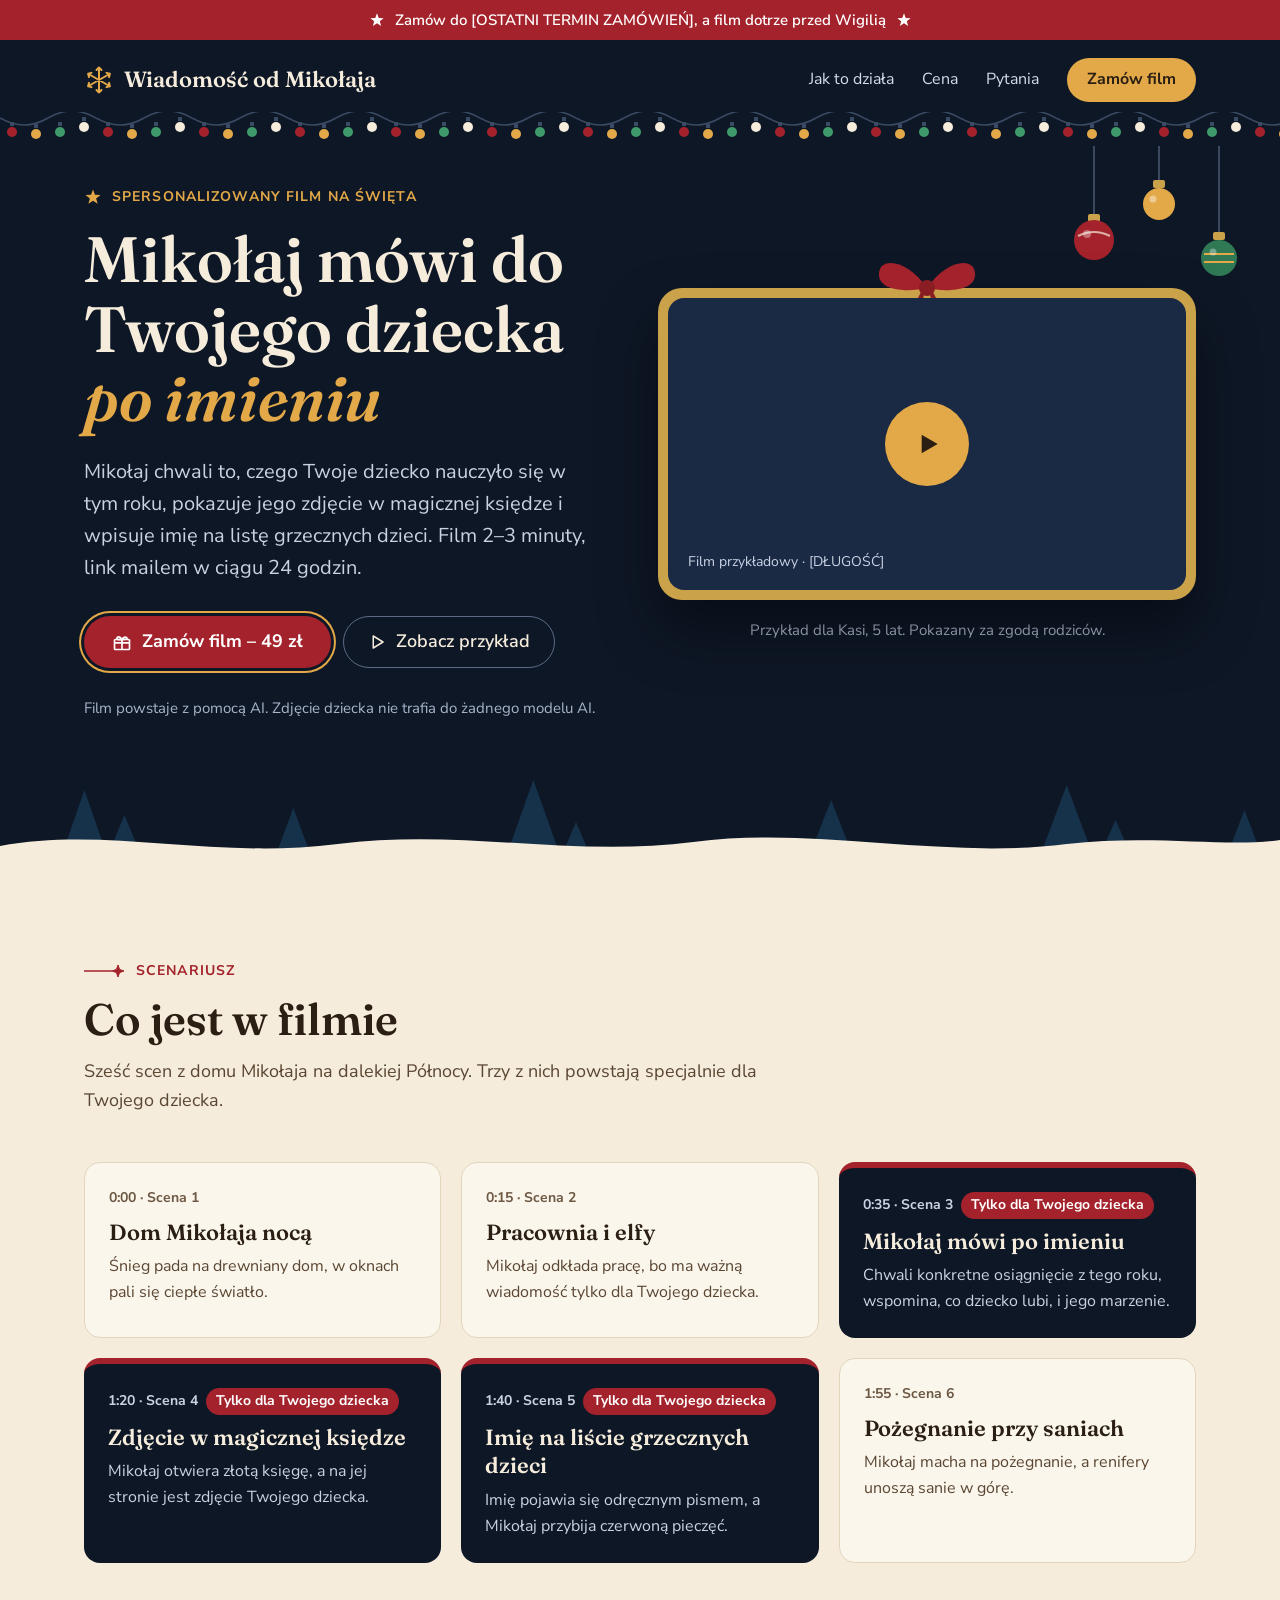
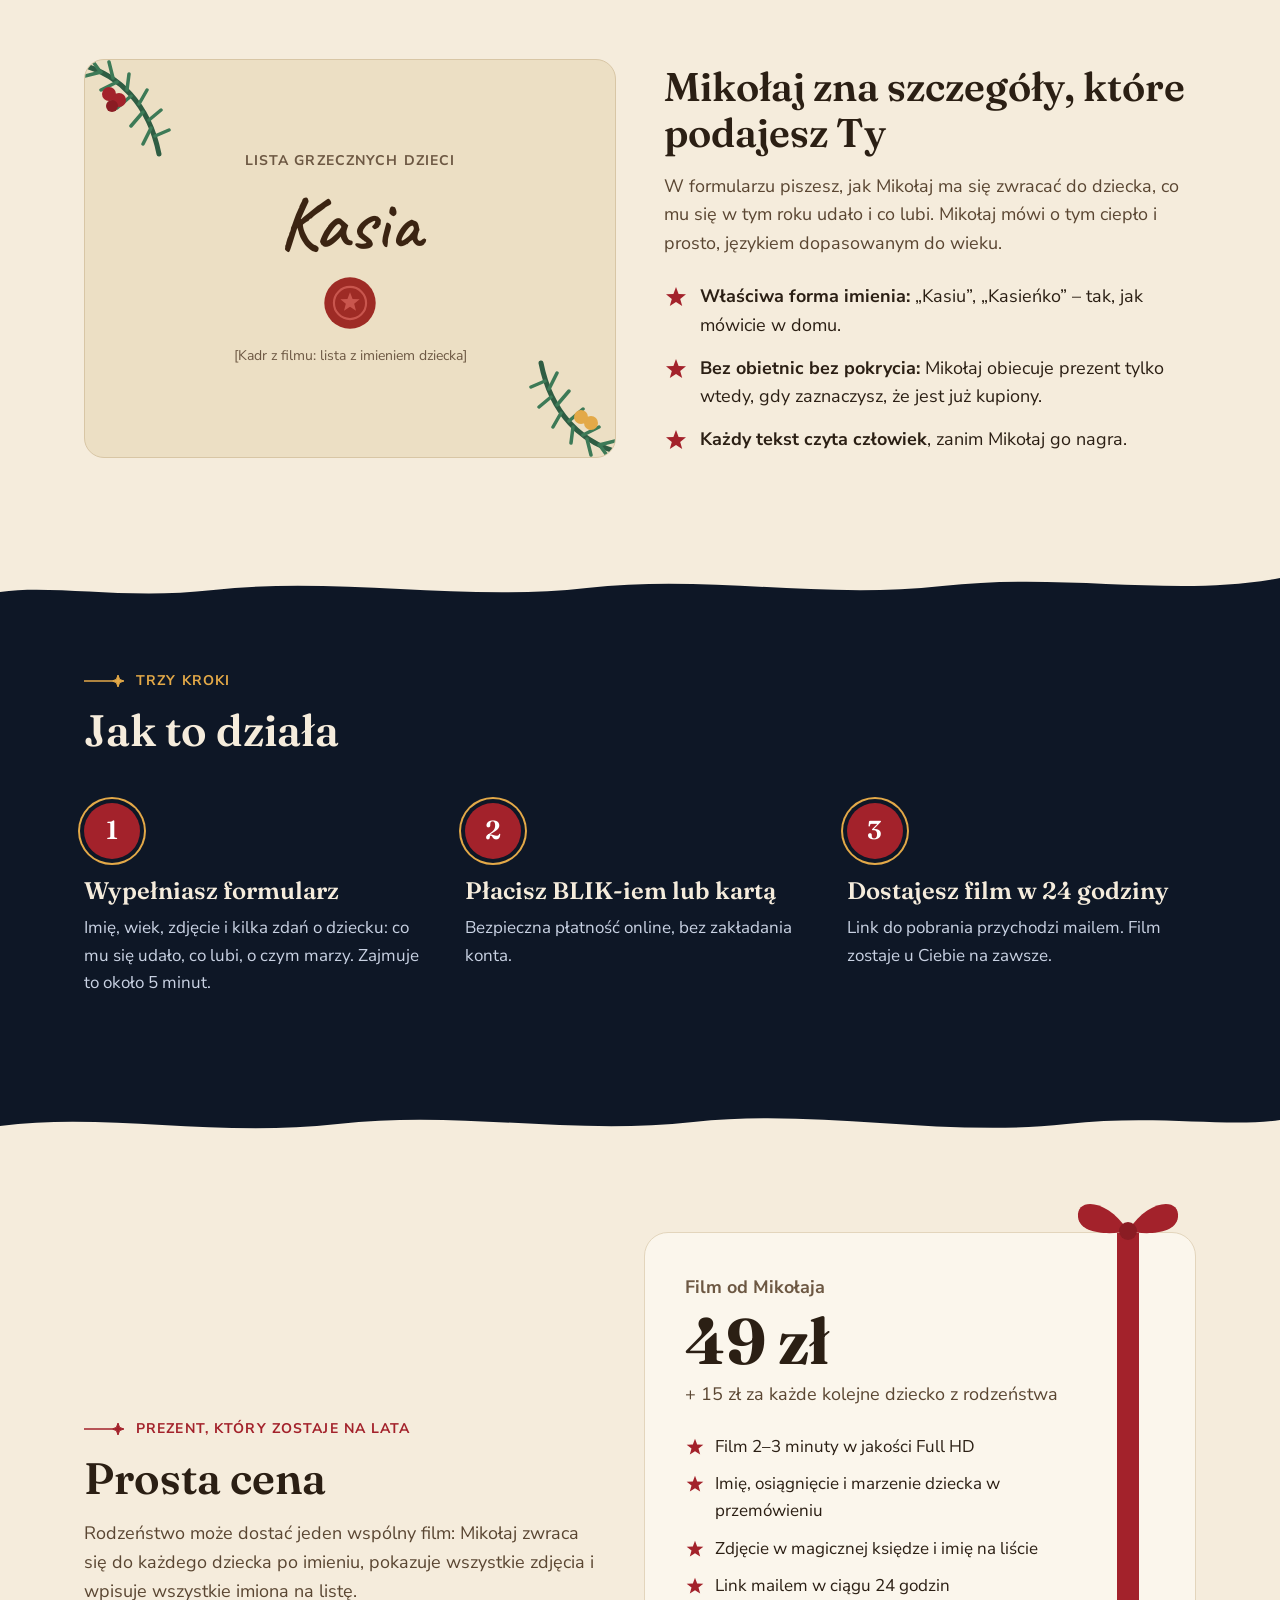
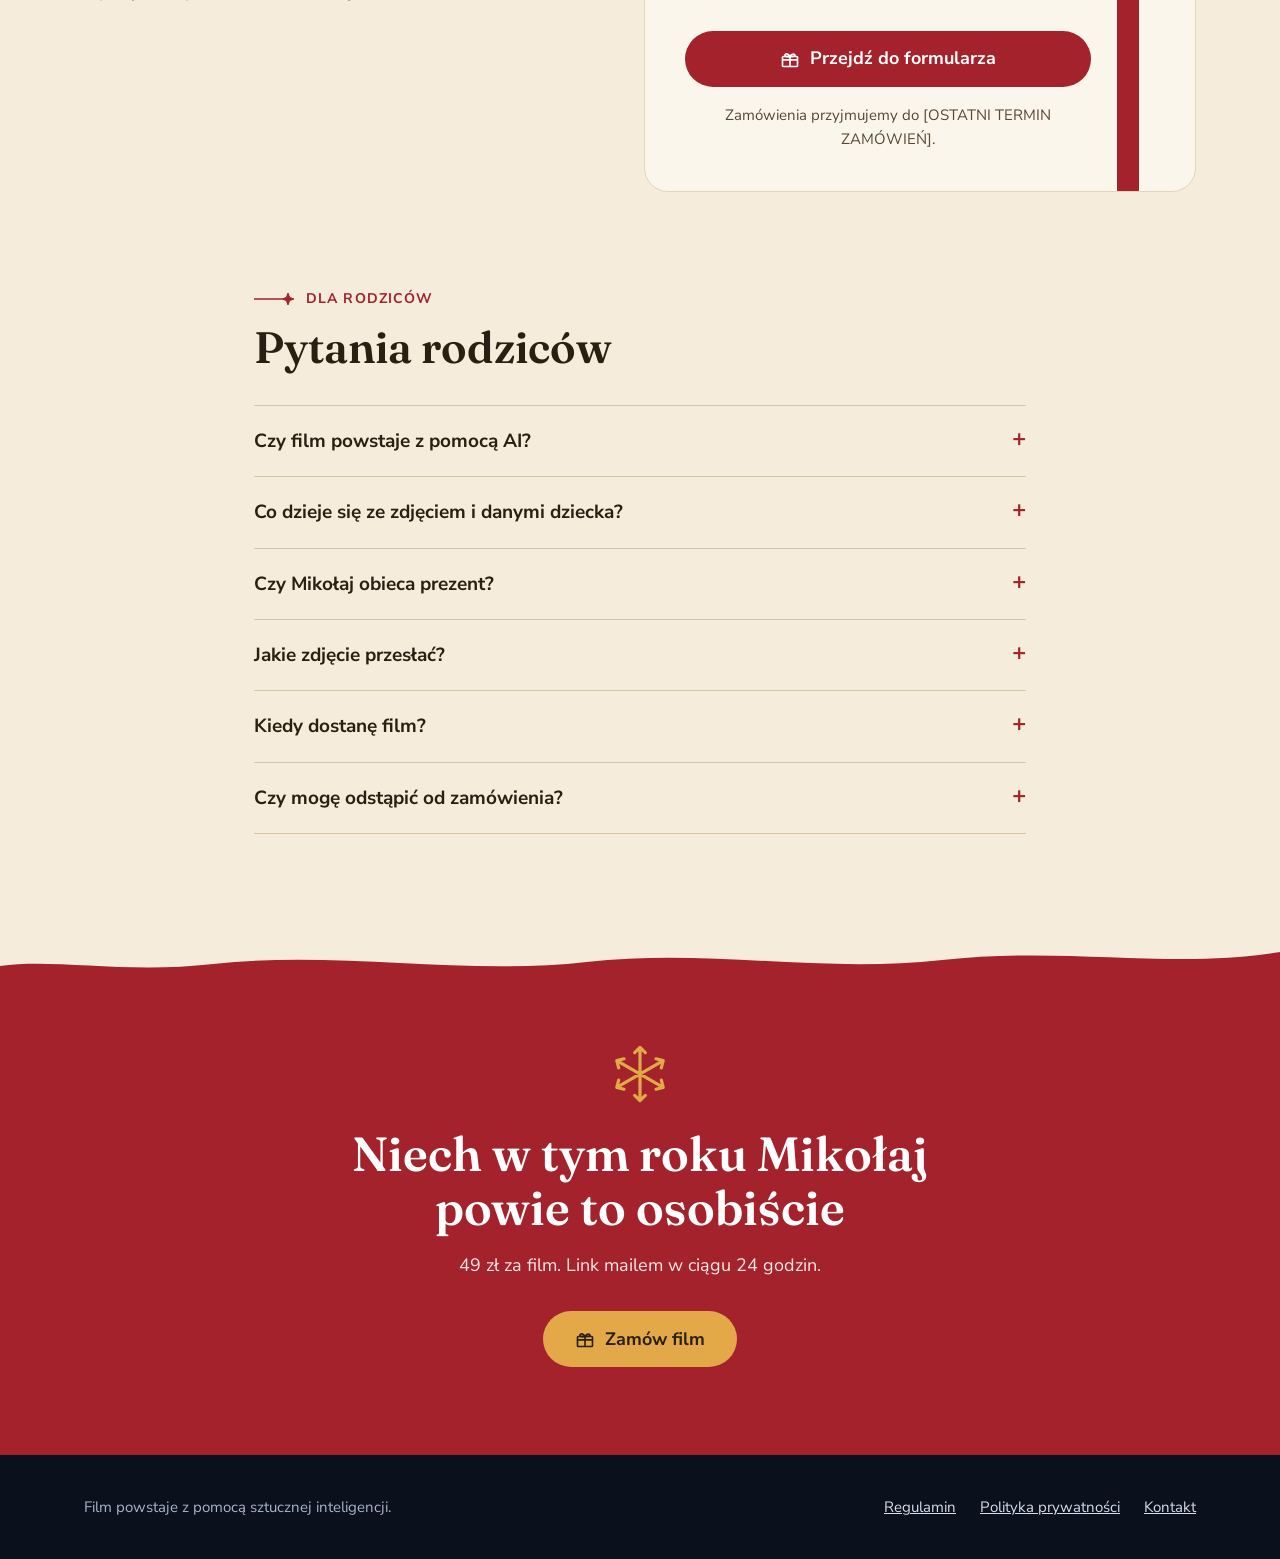
==== strona/index.html @ 2b116afa "Dodaj kod HTML strony głównej, formularza zamówienia i potwierdzenia Strony z projektu na kanwie prz" ====
<!DOCTYPE html>
<html lang="pl">
<head>
<meta charset="utf-8">
<meta name="viewport" content="width=device-width, initial-scale=1">
<title>Wiadomość od Mikołaja – spersonalizowany film na Święta</title>
<meta name="description" content="Spersonalizowany film, w którym Mikołaj mówi do Twojego dziecka po imieniu, chwali jego osiągnięcia i pokazuje zdjęcie w magicznej księdze. 49 zł, link mailem w ciągu 24 godzin.">
<meta name="theme-color" content="#0e1726">
<meta property="og:type" content="website">
<meta property="og:locale" content="pl_PL">
<meta property="og:title" content="Wiadomość od Mikołaja – film dla Twojego dziecka">
<meta property="og:description" content="Mikołaj mówi do Twojego dziecka po imieniu. Film 2–3 minuty, link mailem w ciągu 24 godzin.">
<link rel="icon" href="img/favicon.svg" type="image/svg+xml">
<link rel="preconnect" href="https://fonts.googleapis.com">
<link rel="preconnect" href="https://fonts.gstatic.com" crossorigin>
<link rel="stylesheet" href="https://fonts.googleapis.com/css2?family=Fraunces:opsz,wght@9..144,500;9..144,600;9..144,700&family=Nunito+Sans:opsz,wght@6..12,400;6..12,600;6..12,700&family=Caveat:wght@600&display=swap">
<link rel="stylesheet" href="css/style.css">
<script src="js/strona.js" defer></script>
</head>
<body>
<svg xmlns="http://www.w3.org/2000/svg" class="sprite" aria-hidden="true">
  <symbol id="i-star" viewBox="0 0 24 24"><path d="M12 2l2.6 6.9L22 9.3l-5.8 4.6 2 7.1L12 17l-6.2 4 2-7.1L2 9.3l7.4-.4z"/></symbol>
  <symbol id="i-flake" viewBox="0 0 24 24"><path fill="none" stroke-linecap="round" d="M12 2v20M3.3 7l17.4 10M3.3 17L20.7 7M12 2l-2 2M12 2l2 2M12 22l-2-2M12 22l2-2M3.3 7l.7 2.7M3.3 7l2.7-.7M20.7 17l-.7-2.7M20.7 17l-2.7.7M3.3 17l2.7.7M3.3 17l.7-2.7M20.7 7l-2.7-.7M20.7 7l-.7 2.7"/></symbol>
  <symbol id="i-gift" viewBox="0 0 24 24"><g fill="none" stroke-width="2" stroke-linejoin="round"><rect x="3" y="9" width="18" height="12" rx="1"/><path d="M3 13h18M12 9v12M12 9c-2-4-6-4-6-1.5S10 9 12 9c2 0 6 0 6-1.5S14 5 12 9z"/></g></symbol>
  <symbol id="i-play" viewBox="0 0 24 24"><path d="M8 5l12 7-12 7z"/></symbol>
  <symbol id="i-play-outline" viewBox="0 0 24 24"><path fill="none" stroke-width="2" stroke-linejoin="round" d="M7 4l13 8-13 8z"/></symbol>
  <symbol id="i-eyebrow" viewBox="0 0 40 12"><path d="M0 6h28" fill="none" stroke-width="1.5"/><path d="M34 0l1.6 4.4L40 6l-4.4 1.6L34 12l-1.6-4.4L28 6l4.4-1.6z"/></symbol>
  <symbol id="i-bow" viewBox="0 0 120 70"><path d="M60 44 C40 12 8 10 10 30 C12 48 44 48 60 44 Z" style="fill: var(--red)"/><path d="M60 44 C80 12 112 10 110 30 C108 48 76 48 60 44 Z" style="fill: var(--red)"/><circle cx="60" cy="44" r="9" style="fill: var(--red-dark)"/></symbol>
</svg>

<a class="skip-link" href="#tresc">Przejdź do treści</a>

<div class="promo-bar">
  <svg class="icon icon--16" fill="currentColor" aria-hidden="true"><use href="#i-star"/></svg>
  Zamów do [OSTATNI TERMIN ZAMÓWIEŃ], a film dotrze przed Wigilią
  <svg class="icon icon--16" fill="currentColor" aria-hidden="true"><use href="#i-star"/></svg>
</div>

<header class="site-header dark">
  <nav class="container nav" aria-label="Główna">
    <a class="brand" href="#start">
      <svg class="icon icon--30" stroke-width="1.6" aria-hidden="true" style="stroke: var(--accent)"><use href="#i-flake"/></svg>
      Wiadomość od Mikołaja
    </a>
    <div class="nav__links">
      <a href="#jak-to-dziala">Jak to działa</a>
      <a href="#cena">Cena</a>
      <a href="#faq">Pytania</a>
      <a class="btn btn--accent btn--small" href="#zamow">Zamów film</a>
    </div>
  </nav>
  <svg class="garland" width="100%" height="34" aria-hidden="true">
    <defs>
      <pattern id="lampki" width="96" height="34" patternUnits="userSpaceOnUse">
        <path d="M0 6 Q24 20 48 6 T96 6" fill="none" stroke="#3a4a63" stroke-width="1.5"/>
        <rect x="10" y="10" width="4" height="4" fill="#3a4a63"/><circle class="bulb" cx="12" cy="20" r="5" style="fill: var(--red)"/>
        <rect x="34" y="12" width="4" height="4" fill="#3a4a63"/><circle class="bulb" style="animation-delay: .8s; fill: var(--accent)" cx="36" cy="22" r="5"/>
        <rect x="58" y="10" width="4" height="4" fill="#3a4a63"/><circle class="bulb" style="animation-delay: 1.6s" cx="60" cy="20" r="5" fill="#3f9a6b"/>
        <rect x="82" y="5" width="4" height="4" fill="#3a4a63"/><circle class="bulb" style="animation-delay: .4s" cx="84" cy="15" r="5" fill="#f5ecdc"/>
      </pattern>
    </defs>
    <rect width="100%" height="34" fill="url(#lampki)"/>
  </svg>
</header>

<main id="tresc">

<section id="start" class="hero dark snow" style="--fall: 105vh">
  <span class="flake" style="--x: 4%; --s: 6px; --o: .8; --d: 14s"></span>
  <span class="flake" style="--x: 11%; --s: 4px; --o: .6; --d: 18s; --delay: -6s"></span>
  <span class="flake" style="--x: 19%; --s: 7px; --o: .7; --d: 16s; --delay: -2s"></span>
  <span class="flake" style="--x: 27%; --s: 3px; --o: .6; --d: 12s; --delay: -9s"></span>
  <span class="flake" style="--x: 36%; --s: 5px; --o: .7; --d: 17s; --delay: -4s"></span>
  <span class="flake" style="--x: 44%; --s: 4px; --o: .5; --d: 15s; --delay: -11s"></span>
  <span class="flake" style="--x: 52%; --s: 6px; --o: .8; --d: 19s; --delay: -1s"></span>
  <span class="flake" style="--x: 61%; --s: 3px; --o: .6; --d: 13s; --delay: -7s"></span>
  <span class="flake" style="--x: 69%; --s: 5px; --o: .7; --d: 16s; --delay: -12s"></span>
  <span class="flake" style="--x: 77%; --s: 7px; --o: .6; --d: 20s; --delay: -3s"></span>
  <span class="flake" style="--x: 85%; --s: 4px; --o: .8; --d: 14s; --delay: -8s"></span>
  <span class="flake" style="--x: 93%; --s: 6px; --o: .6; --d: 18s; --delay: -5s"></span>

  <svg class="hero__baubles" width="190" height="150" viewBox="0 0 190 150" aria-hidden="true">
    <line x1="30" y1="0" x2="30" y2="70" stroke="#5d6b86" stroke-width="1.2"/>
    <rect x="24" y="68" width="12" height="8" rx="2" fill="#c9a24a"/>
    <circle cx="30" cy="94" r="20" style="fill: var(--red)"/>
    <path d="M14 90 Q30 82 46 90" fill="none" stroke="#f5ecdc" stroke-width="2" opacity=".7"/>
    <circle cx="23" cy="88" r="4" fill="#fff" opacity=".35"/>
    <line x1="95" y1="0" x2="95" y2="36" stroke="#5d6b86" stroke-width="1.2"/>
    <rect x="89" y="34" width="12" height="8" rx="2" fill="#c9a24a"/>
    <circle cx="95" cy="58" r="16" style="fill: var(--accent)"/>
    <circle cx="89" cy="53" r="3.5" fill="#fff" opacity=".4"/>
    <line x1="155" y1="0" x2="155" y2="88" stroke="#5d6b86" stroke-width="1.2"/>
    <rect x="149" y="86" width="12" height="8" rx="2" fill="#c9a24a"/>
    <circle cx="155" cy="112" r="18" fill="#2f7a55"/>
    <path d="M140 108 L170 108 M140 116 L170 116" stroke-width="2" style="stroke: var(--accent)"/>
    <circle cx="149" cy="106" r="3.5" fill="#fff" opacity=".35"/>
  </svg>

  <div class="container hero__inner">
    <div class="hero__text">
      <p class="hero__kicker">
        <svg class="icon icon--18" fill="currentColor" aria-hidden="true"><use href="#i-star"/></svg>
        Spersonalizowany film na Święta
      </p>
      <h1 class="hero__title">Mikołaj mówi do Twojego dziecka <em>po imieniu</em></h1>
      <p class="hero__lead">Mikołaj chwali to, czego Twoje dziecko nauczyło się w tym roku, pokazuje jego zdjęcie w magicznej księdze i wpisuje imię na listę grzecznych dzieci. Film 2–3 minuty, link mailem w ciągu 24 godzin.</p>
      <div class="hero__actions">
        <a class="btn btn--red btn--ring" href="#zamow">
          <svg class="icon icon--20" stroke="currentColor" aria-hidden="true"><use href="#i-gift"/></svg>
          Zamów film – 49 zł
        </a>
        <a class="btn btn--outline-dark" href="#przyklad">
          <svg class="icon icon--18" stroke="currentColor" aria-hidden="true"><use href="#i-play-outline"/></svg>
          Zobacz przykład
        </a>
      </div>
      <p class="hero__note">Film powstaje z pomocą AI. Zdjęcie dziecka nie trafia do żadnego modelu AI.</p>
    </div>

    <div id="przyklad" class="hero__media">
      <div class="gift-frame">
        <svg class="gift-frame__bow" width="120" height="64" viewBox="0 0 120 64" aria-hidden="true">
          <path d="M60 40 C40 10 10 8 12 28 C14 44 44 44 60 40 Z" style="fill: var(--red)"/>
          <path d="M60 40 C80 10 110 8 108 28 C106 44 76 44 60 40 Z" style="fill: var(--red)"/>
          <path d="M56 40 L44 64 L54 60 L58 42 Z M64 40 L76 64 L66 60 L62 42 Z" style="fill: var(--red-dark)"/>
          <circle cx="60" cy="40" r="8" style="fill: var(--red-dark)"/>
        </svg>
        <!-- Film przykładowy: wgraj media/przyklad.mp4 i (opcjonalnie) kadr media/przyklad.jpg. -->
        <div class="video" data-video="media/przyklad.mp4" data-poster="media/przyklad.jpg">
          <button type="button" class="video__play" aria-label="Odtwórz film przykładowy">
            <svg class="icon icon--32" fill="currentColor" aria-hidden="true"><use href="#i-play"/></svg>
          </button>
          <span class="video__caption">Film przykładowy · [DŁUGOŚĆ]</span>
        </div>
      </div>
      <p class="hero__media-note">Przykład dla Kasi, 5 lat. Pokazany za zgodą rodziców.</p>
    </div>
  </div>

  <svg class="divider" width="100%" height="120" viewBox="0 0 1440 120" preserveAspectRatio="none" aria-hidden="true">
    <g fill="#16324a">
      <polygon points="60,120 95,30 130,120"/><polygon points="110,120 140,55 170,120"/>
      <polygon points="300,120 330,48 360,120"/>
      <polygon points="560,120 600,20 640,120"/><polygon points="620,120 648,62 676,120"/>
      <polygon points="900,120 935,40 970,120"/>
      <polygon points="1160,120 1200,25 1240,120"/><polygon points="1225,120 1255,60 1285,120"/>
      <polygon points="1370,120 1400,50 1430,120"/>
    </g>
    <path d="M0 86 C120 66 240 100 380 84 C520 68 640 98 780 82 C920 66 1060 100 1200 84 C1300 74 1380 88 1440 80 L1440 120 L0 120 Z" style="fill: var(--cream)"/>
  </svg>
</section>

<section class="section" aria-labelledby="scenariusz">
  <div class="container">
    <p class="eyebrow eyebrow--red">
      <svg class="eyebrow__mark" stroke="currentColor" fill="currentColor" aria-hidden="true"><use href="#i-eyebrow"/></svg>
      Scenariusz
    </p>
    <h2 id="scenariusz" class="section__title">Co jest w filmie</h2>
    <p class="section__lead">Sześć scen z domu Mikołaja na dalekiej Północy. Trzy z nich powstają specjalnie dla Twojego dziecka.</p>
    <ol class="cards">
      <li class="card">
        <p class="card__meta">0:00 · Scena 1</p>
        <h3 class="card__title">Dom Mikołaja nocą</h3>
        <p class="card__text">Śnieg pada na drewniany dom, w oknach pali się ciepłe światło.</p>
      </li>
      <li class="card">
        <p class="card__meta">0:15 · Scena 2</p>
        <h3 class="card__title">Pracownia i elfy</h3>
        <p class="card__text">Mikołaj odkłada pracę, bo ma ważną wiadomość tylko dla Twojego dziecka.</p>
      </li>
      <li class="card card--personal">
        <p class="card__meta">0:35 · Scena 3 <span class="badge">Tylko dla Twojego dziecka</span></p>
        <h3 class="card__title">Mikołaj mówi po imieniu</h3>
        <p class="card__text">Chwali konkretne osiągnięcie z tego roku, wspomina, co dziecko lubi, i jego marzenie.</p>
      </li>
      <li class="card card--personal">
        <p class="card__meta">1:20 · Scena 4 <span class="badge">Tylko dla Twojego dziecka</span></p>
        <h3 class="card__title">Zdjęcie w magicznej księdze</h3>
        <p class="card__text">Mikołaj otwiera złotą księgę, a na jej stronie jest zdjęcie Twojego dziecka.</p>
      </li>
      <li class="card card--personal">
        <p class="card__meta">1:40 · Scena 5 <span class="badge">Tylko dla Twojego dziecka</span></p>
        <h3 class="card__title">Imię na liście grzecznych dzieci</h3>
        <p class="card__text">Imię pojawia się odręcznym pismem, a Mikołaj przybija czerwoną pieczęć.</p>
      </li>
      <li class="card">
        <p class="card__meta">1:55 · Scena 6</p>
        <h3 class="card__title">Pożegnanie przy saniach</h3>
        <p class="card__text">Mikołaj macha na pożegnanie, a renifery unoszą sanie w górę.</p>
      </li>
    </ol>
  </div>
</section>

<section class="section section--flush-top" aria-label="Przykład personalizacji">
  <div class="container split">
    <div class="nice-list">
      <svg class="nice-list__branch" width="150" height="110" viewBox="0 0 150 110" aria-hidden="true">
        <path d="M0 10 C40 20 70 50 80 100" stroke="#2f5d43" stroke-width="5" fill="none" stroke-linecap="round"/>
        <path d="M20 16 l-10 -14 M34 24 l-4 -16 M48 36 l2 -16 M60 50 l8 -14 M70 66 l12 -10 M76 82 l14 -6 M22 18 l-16 4 M38 28 l-16 8 M52 42 l-14 12 M64 58 l-12 14 M72 74 l-8 16" stroke="#3d7a57" stroke-width="3.5" stroke-linecap="round"/>
        <circle cx="30" cy="40" r="7" style="fill: var(--red)"/><circle cx="40" cy="46" r="7" style="fill: var(--red)"/><circle cx="33" cy="52" r="6" style="fill: var(--red-dark)"/>
      </svg>
      <svg class="nice-list__branch nice-list__branch--end" width="150" height="110" viewBox="0 0 150 110" aria-hidden="true">
        <path d="M0 10 C40 20 70 50 80 100" stroke="#2f5d43" stroke-width="5" fill="none" stroke-linecap="round"/>
        <path d="M20 16 l-10 -14 M34 24 l-4 -16 M48 36 l2 -16 M60 50 l8 -14 M70 66 l12 -10 M76 82 l14 -6 M22 18 l-16 4 M38 28 l-16 8 M52 42 l-14 12 M64 58 l-12 14 M72 74 l-8 16" stroke="#3d7a57" stroke-width="3.5" stroke-linecap="round"/>
        <circle cx="30" cy="40" r="7" style="fill: var(--accent)"/><circle cx="40" cy="46" r="7" style="fill: var(--accent)"/>
      </svg>
      <p class="nice-list__label">Lista grzecznych dzieci</p>
      <p class="nice-list__name">Kasia</p>
      <svg width="60" height="60" viewBox="0 0 56 56" aria-hidden="true" class="nice-list__seal"><circle cx="28" cy="28" r="24" fill="#9e2b25"/><circle cx="28" cy="28" r="15" fill="none" stroke="#c9564e" stroke-width="2"/><path d="M28 18l2.4 6.2 6.6.4-5.1 4.2 1.7 6.4L28 31.6l-5.6 3.6 1.7-6.4-5.1-4.2 6.6-.4z" fill="#c9564e"/></svg>
      <!-- Docelowo: kadr z filmu z listą i imieniem, np. <img src="img/lista.jpg" alt="..."> -->
      <p class="nice-list__caption">[Kadr z filmu: lista z imieniem dziecka]</p>
    </div>
    <div class="split__text">
      <h2 class="section__title section__title--sm">Mikołaj zna szczegóły, które podajesz Ty</h2>
      <p class="section__lead section__lead--tight">W formularzu piszesz, jak Mikołaj ma się zwracać do dziecka, co mu się w tym roku udało i co lubi. Mikołaj mówi o tym ciepło i prosto, językiem dopasowanym do wieku.</p>
      <ul class="checklist">
        <li><svg class="icon icon--24" aria-hidden="true" style="fill: var(--red)"><use href="#i-star"/></svg><span><strong>Właściwa forma imienia:</strong> „Kasiu”, „Kasieńko” – tak, jak mówicie w domu.</span></li>
        <li><svg class="icon icon--24" aria-hidden="true" style="fill: var(--red)"><use href="#i-star"/></svg><span><strong>Bez obietnic bez pokrycia:</strong> Mikołaj obiecuje prezent tylko wtedy, gdy zaznaczysz, że jest już kupiony.</span></li>
        <li><svg class="icon icon--24" aria-hidden="true" style="fill: var(--red)"><use href="#i-star"/></svg><span><strong>Każdy tekst czyta człowiek</strong>, zanim Mikołaj go nagra.</span></li>
      </ul>
    </div>
  </div>
</section>

<section id="jak-to-dziala" class="how dark snow" aria-labelledby="jak-h" style="--fall: 105vh">
  <svg class="divider" width="100%" height="60" viewBox="0 0 1440 60" preserveAspectRatio="none" aria-hidden="true"><path d="M0 0 L1440 0 L1440 24 C1320 44 1200 18 1060 32 C920 46 800 20 660 34 C520 48 380 22 240 36 C140 46 60 30 0 38 Z" style="fill: var(--cream)"/></svg>
  <span class="flake" style="--x: 8%; --s: 5px; --o: .6; --d: 16s"></span>
  <span class="flake" style="--x: 30%; --s: 4px; --o: .5; --d: 19s; --delay: -7s"></span>
  <span class="flake" style="--x: 55%; --s: 6px; --o: .6; --d: 15s; --delay: -3s"></span>
  <span class="flake" style="--x: 80%; --s: 4px; --o: .5; --d: 18s; --delay: -10s"></span>
  <div class="container how__inner">
    <p class="eyebrow eyebrow--accent">
      <svg class="eyebrow__mark" stroke="currentColor" fill="currentColor" aria-hidden="true"><use href="#i-eyebrow"/></svg>
      Trzy kroki
    </p>
    <h2 id="jak-h" class="section__title section__title--spaced">Jak to działa</h2>
    <ol class="steps">
      <li>
        <p class="step-num">1</p>
        <h3 class="steps__title">Wypełniasz formularz</h3>
        <p class="steps__text">Imię, wiek, zdjęcie i kilka zdań o dziecku: co mu się udało, co lubi, o czym marzy. Zajmuje to około 5 minut.</p>
      </li>
      <li>
        <p class="step-num">2</p>
        <h3 class="steps__title">Płacisz BLIK-iem lub kartą</h3>
        <p class="steps__text">Bezpieczna płatność online, bez zakładania konta.</p>
      </li>
      <li>
        <p class="step-num">3</p>
        <h3 class="steps__title">Dostajesz film w 24 godziny</h3>
        <p class="steps__text">Link do pobrania przychodzi mailem. Film zostaje u Ciebie na zawsze.</p>
      </li>
    </ol>
  </div>
  <svg class="divider" width="100%" height="60" viewBox="0 0 1440 60" preserveAspectRatio="none" aria-hidden="true"><path d="M0 34 C120 20 240 46 380 32 C520 18 640 44 780 30 C920 16 1060 46 1200 32 C1300 22 1380 36 1440 28 L1440 60 L0 60 Z" style="fill: var(--cream)"/></svg>
</section>

<section id="cena" class="section" aria-labelledby="cena-h">
  <div class="container pricing">
    <div class="pricing__text">
      <p class="eyebrow eyebrow--red">
        <svg class="eyebrow__mark" stroke="currentColor" fill="currentColor" aria-hidden="true"><use href="#i-eyebrow"/></svg>
        Prezent, który zostaje na lata
      </p>
      <h2 id="cena-h" class="section__title section__title--sm-gap">Prosta cena</h2>
      <p class="muted">Rodzeństwo może dostać jeden wspólny film: Mikołaj zwraca się do każdego dziecka po imieniu, pokazuje wszystkie zdjęcia i wpisuje wszystkie imiona na listę.</p>
    </div>
    <div id="zamow" class="price-card">
      <div class="price-card__ribbon" aria-hidden="true"></div>
      <svg class="price-card__bow" width="120" height="70" aria-hidden="true"><use href="#i-bow"/></svg>
      <div class="price-card__body">
        <p class="price-card__name">Film od Mikołaja</p>
        <p class="price-card__price">49 zł</p>
        <p class="price-card__extra">+ 15 zł za każde kolejne dziecko z rodzeństwa</p>
        <ul class="price-card__list">
          <li><svg class="icon icon--20" aria-hidden="true" style="fill: var(--red)"><use href="#i-star"/></svg>Film 2–3 minuty w jakości Full HD</li>
          <li><svg class="icon icon--20" aria-hidden="true" style="fill: var(--red)"><use href="#i-star"/></svg>Imię, osiągnięcie i marzenie dziecka w przemówieniu</li>
          <li><svg class="icon icon--20" aria-hidden="true" style="fill: var(--red)"><use href="#i-star"/></svg>Zdjęcie w magicznej księdze i imię na liście</li>
          <li><svg class="icon icon--20" aria-hidden="true" style="fill: var(--red)"><use href="#i-star"/></svg>Link mailem w ciągu 24 godzin</li>
        </ul>
        <a class="btn btn--red btn--block btn--large" href="zamowienie.html">
          <svg class="icon icon--20" stroke="currentColor" aria-hidden="true"><use href="#i-gift"/></svg>
          Przejdź do formularza
        </a>
        <p class="price-card__deadline">Zamówienia przyjmujemy do [OSTATNI TERMIN ZAMÓWIEŃ].</p>
      </div>
    </div>
  </div>
</section>

<section id="faq" class="section section--flush-top" aria-labelledby="faq-h">
  <div class="container container--narrow">
    <p class="eyebrow eyebrow--red">
      <svg class="eyebrow__mark" stroke="currentColor" fill="currentColor" aria-hidden="true"><use href="#i-eyebrow"/></svg>
      Dla rodziców
    </p>
    <h2 id="faq-h" class="section__title section__title--md-gap">Pytania rodziców</h2>
    <div class="faq">
      <details>
        <summary>Czy film powstaje z pomocą AI?<span class="faq__plus" aria-hidden="true">+</span></summary>
        <p>Tak, film tworzymy z pomocą narzędzi sztucznej inteligencji. Zdjęcie dziecka nie trafia do żadnego modelu AI: wklejamy je do księgi przy montażu.</p>
      </details>
      <details>
        <summary>Co dzieje się ze zdjęciem i danymi dziecka?<span class="faq__plus" aria-hidden="true">+</span></summary>
        <p>Używamy ich wyłącznie do wykonania filmu i usuwamy 7 dni po dostawie. Nie prosimy o nazwisko ani adres.</p>
      </details>
      <details>
        <summary>Czy Mikołaj obieca prezent?<span class="faq__plus" aria-hidden="true">+</span></summary>
        <p>Tylko jeśli zaznaczysz, że prezent jest już kupiony. W przeciwnym razie Mikołaj mówi, że zapisał marzenie dziecka, bez obietnicy.</p>
      </details>
      <details>
        <summary>Jakie zdjęcie przesłać?<span class="faq__plus" aria-hidden="true">+</span></summary>
        <p>Ostre zdjęcie w formacie JPG lub PNG, na którym dobrze widać twarz dziecka. Przy rodzeństwie prześlij zdjęcie każdego dziecka.</p>
      </details>
      <details>
        <summary>Kiedy dostanę film?<span class="faq__plus" aria-hidden="true">+</span></summary>
        <p>W ciągu 24 godzin od zaksięgowania płatności, mailem, jako link do pobrania. Jeśli czegoś brakuje w zamówieniu, odezwiemy się od razu.</p>
      </details>
      <details>
        <summary>Czy mogę odstąpić od zamówienia?<span class="faq__plus" aria-hidden="true">+</span></summary>
        <p>Film to treść cyfrowa robiona na zamówienie. Składając zamówienie, zgadzasz się na rozpoczęcie realizacji od razu, co oznacza utratę prawa do odstąpienia od umowy. Szczegóły są w regulaminie.</p>
      </details>
    </div>
  </div>
</section>

<section class="final-cta snow" aria-labelledby="final-h" style="--fall: 105vh">
  <svg class="divider" width="100%" height="56" viewBox="0 0 1440 56" preserveAspectRatio="none" aria-hidden="true"><path d="M0 0 L1440 0 L1440 22 C1320 40 1200 16 1060 30 C920 44 800 18 660 32 C520 46 380 20 240 34 C140 44 60 28 0 36 Z" style="fill: var(--cream)"/></svg>
  <span class="flake" style="--x: 6%; --s: 6px; --o: .7; --d: 15s"></span>
  <span class="flake" style="--x: 22%; --s: 4px; --o: .6; --d: 18s; --delay: -6s"></span>
  <span class="flake" style="--x: 41%; --s: 5px; --o: .6; --d: 14s; --delay: -3s"></span>
  <span class="flake" style="--x: 63%; --s: 6px; --o: .7; --d: 17s; --delay: -9s"></span>
  <span class="flake" style="--x: 79%; --s: 4px; --o: .6; --d: 16s; --delay: -1s"></span>
  <span class="flake" style="--x: 94%; --s: 5px; --o: .7; --d: 19s; --delay: -5s"></span>
  <div class="container container--slim final-cta__inner">
    <svg class="icon icon--64 final-cta__flake" stroke-width="1.2" aria-hidden="true" style="stroke: var(--accent)"><use href="#i-flake"/></svg>
    <h2 id="final-h" class="final-cta__title">Niech w tym roku Mikołaj powie to osobiście</h2>
    <p class="final-cta__text">49 zł za film. Link mailem w ciągu 24 godzin.</p>
    <a class="btn btn--accent btn--large" href="#zamow">
      <svg class="icon icon--20" stroke="currentColor" aria-hidden="true"><use href="#i-gift"/></svg>
      Zamów film
    </a>
  </div>
</section>

</main>

<footer class="site-footer dark">
  <div class="container site-footer__inner">
    <p>Film powstaje z pomocą sztucznej inteligencji.</p>
    <nav class="site-footer__links" aria-label="Informacje">
      <a href="regulamin.html">Regulamin</a>
      <a href="polityka-prywatnosci.html">Polityka prywatności</a>
      <a href="mailto:[ADRES E-MAIL]">Kontakt</a>
    </nav>
  </div>
</footer>
</body>
</html>
---- strona/css/style.css ----
/* Wiadomość od Mikołaja – wspólne style strony głównej, zamówienia i potwierdzenia.
   Kolory i fonty jak w projekcie na kanwie. Dwa kolory akcentu (--accent, --red)
   da się zmienić w jednym miejscu, tak jak przełączniki w projekcie. */

:root {
  --accent: #e3a948;
  --red: #a3222b;
  --red-dark: #8a1c23;

  --navy: #0e1726;
  --navy-deep: #0a111d;
  --navy-video: #1b2a44;
  --line-dark: #3a4a63;
  --border-dark: #5d6b86;
  --text-dark: #c9d2e3;
  --text-dark-muted: #a9b4c9;
  --link-dark: #d5dceb;

  --cream: #f5ecdc;
  --paper: #fbf6ec;
  --paper-light: #fffdf8;
  --beige: #f3e6cf;
  --sand: #e3d5bc;
  --sand-dark: #d8c6a5;
  --field-border: #cdb994;
  --gold: #c9a24a;
  --green: #2f7a55;

  --ink: #2b1f14;
  --ink-muted: #5a4632;
  --ink-soft: #6d5843;

  --serif: "Fraunces", Georgia, "Times New Roman", serif;
  --sans: "Nunito Sans", system-ui, -apple-system, "Segoe UI", Arial, sans-serif;
  --hand: "Caveat", "Comic Sans MS", cursive;

  --container: 1160px;
  --gutter: 24px;
}

/* --- podstawy --------------------------------------------------------------- */

*, *::before, *::after { box-sizing: border-box; }
[hidden] { display: none !important; }

html { scroll-behavior: smooth; }
@media (prefers-reduced-motion: reduce) { html { scroll-behavior: auto; } }

body {
  margin: 0;
  background: var(--cream);
  color: var(--ink);
  font-family: var(--sans);
  font-size: 18px;
  line-height: 1.6;
  -webkit-font-smoothing: antialiased;
}
body.page-form, body.page-confirm { font-size: 17px; line-height: 1.55; }

img, svg, video { max-width: 100%; }
h1, h2, h3, p, ul, ol, dl, dd { margin: 0; }
a { color: var(--ink); }
a:hover { color: #000; }

:focus-visible { outline: 3px solid var(--red); outline-offset: 3px; }
.dark :focus-visible { outline-color: var(--accent); }

.sprite { position: absolute; width: 0; height: 0; overflow: hidden; }

.visually-hidden {
  position: absolute !important; width: 1px; height: 1px; overflow: hidden;
  clip: rect(0 0 0 0); clip-path: inset(50%); white-space: nowrap;
}

.skip-link {
  position: absolute; left: 12px; top: -60px; z-index: 10;
  padding: 10px 16px; border-radius: 8px; background: var(--accent); color: var(--ink);
  font-weight: 700; text-decoration: none;
}
.skip-link:focus { top: 12px; }

.container { max-width: var(--container); margin: 0 auto; padding-left: var(--gutter); padding-right: var(--gutter); }
.container--narrow { max-width: 820px; }
.container--slim { max-width: 760px; }

.dark { background: var(--navy); color: var(--cream); }

.icon { flex: none; display: inline-block; }
.icon--16 { width: 16px; height: 16px; }
.icon--18 { width: 18px; height: 18px; }
.icon--20 { width: 20px; height: 20px; }
.icon--24 { width: 24px; height: 24px; }
.icon--28 { width: 28px; height: 28px; }
.icon--30 { width: 30px; height: 30px; }
.icon--32 { width: 32px; height: 32px; }
.icon--36 { width: 36px; height: 36px; }
.icon--64 { width: 64px; height: 64px; }

.divider { display: block; position: relative; }

.muted { color: var(--ink-muted); }

/* --- przyciski ---------------------------------------------------------------- */

.btn {
  display: inline-flex; align-items: center; justify-content: center; gap: 10px;
  min-height: 52px; padding: 0 28px; border-radius: 999px; border: none;
  font: inherit; font-size: 18px; font-weight: 700; line-height: 1.2;
  text-decoration: none; cursor: pointer; text-align: center;
}
.btn--small { min-height: 44px; padding: 0 20px; font-size: 16px; }
.btn--large { min-height: 56px; padding: 0 32px; }
.btn--block { display: flex; width: 100%; }
.btn--red { background: var(--red); color: #fff; }
.btn--red:hover { background: var(--red-dark); color: #fff; }
.btn--accent { background: var(--accent); color: var(--ink); }
.btn--accent:hover { background: #ebbb68; color: var(--ink); }
.btn--ring { box-shadow: 0 0 0 3px var(--navy), 0 0 0 5px var(--accent); }
.btn--ring-light { box-shadow: 0 0 0 3px var(--cream), 0 0 0 5px var(--accent); }
.btn--outline-dark { padding: 0 24px; border: 1.5px solid var(--border-dark); background: transparent; color: var(--cream); font-weight: 600; }
.btn--outline-dark:hover { border-color: var(--cream); color: var(--cream); }
.btn--outline { padding: 0 22px; border: 1.5px solid #b9a37f; background: transparent; color: var(--ink); font-size: 17px; font-weight: 600; }
.btn--outline:hover { background: var(--beige); }
.btn--text { min-height: 52px; padding: 0 18px; border: none; background: transparent; color: var(--red-dark); font: inherit; font-weight: 600; text-decoration: underline; cursor: pointer; }
.btn[disabled], .btn[aria-disabled="true"] { opacity: .6; cursor: progress; }

/* --- śnieg i lampki --------------------------------------------------------------- */

.snow { position: relative; overflow: hidden; }
.flake {
  position: absolute; top: -12px; left: var(--x, 50%);
  width: var(--s, 5px); height: var(--s, 5px); opacity: var(--o, .6);
  border-radius: 50%; background: #fff; pointer-events: none;
  animation: snow var(--d, 15s) linear infinite; animation-delay: var(--delay, 0s);
}
@keyframes snow {
  0% { transform: translate(0, -10px); }
  50% { transform: translate(16px, calc(var(--fall, 100vh) / 2)); }
  100% { transform: translate(-6px, var(--fall, 100vh)); }
}
.bulb { animation: twinkle 2.4s ease-in-out infinite; }
@keyframes twinkle { 0%, 100% { opacity: 1; } 50% { opacity: .45; } }
@media (prefers-reduced-motion: reduce) { .flake, .bulb { animation: none; } }

/* --- pasek promocji, nagłówek, stopka --------------------------------------------- */

.promo-bar {
  display: flex; flex-wrap: wrap; justify-content: center; align-items: center; gap: 10px;
  padding: 8px var(--gutter); background: var(--red); color: #fff;
  font-size: 15px; font-weight: 600; text-align: center;
}

.nav {
  display: flex; flex-wrap: wrap; align-items: center; justify-content: space-between; gap: 16px;
  padding-top: 18px; padding-bottom: 10px;
}
.brand {
  display: inline-flex; align-items: center; gap: 10px;
  color: var(--cream); text-decoration: none;
  font-family: var(--serif); font-weight: 600; font-size: 22px;
}
.brand:hover { color: #fff; }
.nav__links { display: flex; flex-wrap: wrap; align-items: center; gap: 8px 28px; font-size: 16px; }
.nav__links a:not(.btn) { color: var(--link-dark); text-decoration: none; }
.nav__links a:not(.btn):hover { color: #fff; text-decoration: underline; }
.garland { display: block; }

.site-footer { background: var(--navy-deep); color: var(--text-dark-muted); padding: 40px 0; font-size: 15px; }
.site-footer__inner { display: flex; flex-wrap: wrap; justify-content: space-between; gap: 16px 32px; }
.site-footer__inner > p { max-width: 36em; }
.site-footer__links { display: flex; flex-wrap: wrap; gap: 8px 24px; }
.site-footer__links a { color: var(--link-dark); }
.site-footer__links a:hover { color: #fff; }

/* --- sekcje i nagłówki ------------------------------------------------------------- */

.section { padding: 80px 0 96px; }
.section--flush-top { padding-top: 0; }

.eyebrow {
  display: flex; align-items: center; gap: 12px; margin-bottom: 12px;
  font-size: 14px; font-weight: 700; letter-spacing: .08em; text-transform: uppercase;
}
.eyebrow--red { color: var(--red); }
.eyebrow--accent { color: var(--accent); }
.eyebrow__mark { width: 40px; height: 12px; flex: none; }

.section__title {
  margin-bottom: 12px;
  font-family: var(--serif); font-weight: 600; font-size: clamp(32px, 3.6vw, 44px); line-height: 1.15;
}
.section__title--sm { margin-bottom: 16px; font-size: clamp(30px, 3.2vw, 40px); }
.section__title--sm-gap { margin-bottom: 16px; }
.section__title--md-gap { margin-bottom: 32px; }
.section__title--spaced { margin-bottom: 48px; }
.section__lead { max-width: 40em; margin-bottom: 48px; color: var(--ink-muted); }
.section__lead--tight { margin-bottom: 24px; }

/* --- strona główna: hero ------------------------------------------------------------ */

.hero { padding-top: 40px; }
.hero__baubles { position: absolute; top: 0; right: 2%; pointer-events: none; }
.hero__inner {
  position: relative; display: flex; flex-wrap: wrap; align-items: center; gap: 56px; padding-bottom: 40px;
}
.hero__text { flex: 1 1 440px; min-width: 0; }
.hero__kicker {
  display: inline-flex; align-items: center; gap: 10px; margin-bottom: 16px;
  color: var(--accent); font-size: 14px; font-weight: 700; letter-spacing: .08em; text-transform: uppercase;
}
.hero__title {
  margin-bottom: 24px;
  font-family: var(--serif); font-weight: 600; font-size: clamp(40px, 5.2vw, 64px); line-height: 1.08;
}
.hero__title em { color: var(--accent); font-style: italic; }
.hero__lead { max-width: 34em; margin-bottom: 32px; color: var(--text-dark); font-size: 20px; }
.hero__actions { display: flex; flex-wrap: wrap; gap: 12px; margin-bottom: 28px; }
.hero__note { color: var(--text-dark-muted); font-size: 15px; }
.hero__media { flex: 1 1 460px; min-width: 0; padding-top: 24px; }
.hero__media-note { margin-top: 18px; color: var(--text-dark-muted); font-size: 15px; text-align: center; }

.gift-frame {
  position: relative; padding: 10px; border-radius: 24px; background: var(--gold);
  box-shadow: 0 30px 60px rgba(0, 0, 0, .4);
}
.gift-frame__bow { position: absolute; top: -40px; left: 50%; margin-left: -60px; }

.video {
  position: relative; aspect-ratio: 16 / 9; overflow: hidden;
  display: flex; align-items: center; justify-content: center;
  border-radius: 16px; background: var(--navy-video) center / cover no-repeat;
}
.video video { position: absolute; inset: 0; width: 100%; height: 100%; background: #000; }
.video__play {
  width: 84px; height: 84px; border-radius: 50%; border: none; cursor: pointer;
  display: flex; align-items: center; justify-content: center;
  background: var(--accent); color: var(--ink);
  transition: transform .15s ease;
}
.video__play:hover { transform: scale(1.06); }
.video__caption { position: absolute; left: 20px; bottom: 16px; color: var(--text-dark); font-size: 14px; }

/* --- strona główna: sceny ------------------------------------------------------------ */

.cards { list-style: none; padding: 0; display: flex; flex-wrap: wrap; gap: 20px; }
.card {
  flex: 1 1 320px; min-width: 0; padding: 24px;
  border: 1px solid var(--sand); border-radius: 16px; background: var(--paper);
}
.card__meta { margin-bottom: 8px; color: var(--ink-soft); font-size: 14px; font-weight: 700; }
.card__title { margin-bottom: 8px; font-family: var(--serif); font-weight: 600; font-size: 22px; line-height: 1.3; }
.card__text { color: var(--ink-muted); font-size: 16px; }
.card--personal { border: none; border-top: 6px solid var(--red); background: var(--navy); color: var(--cream); }
.card--personal .card__meta { display: flex; flex-wrap: wrap; align-items: center; gap: 8px; color: var(--text-dark); }
.card--personal .card__text { color: var(--text-dark); }
.badge { padding: 2px 10px; border-radius: 999px; background: var(--red); color: #fff; }

/* --- strona główna: personalizacja ------------------------------------------------------ */

.split { display: flex; flex-wrap: wrap; align-items: center; gap: 48px; }
.split__text { flex: 1 1 420px; min-width: 0; }
.nice-list {
  flex: 1 1 420px; min-width: 0; position: relative; overflow: hidden; aspect-ratio: 4 / 3;
  display: flex; flex-direction: column; align-items: center; justify-content: center; gap: 12px;
  padding: 32px; border: 1px solid var(--sand-dark); border-radius: 20px; background: #ecdfc4;
}
.nice-list__branch { position: absolute; top: -6px; left: -6px; }
.nice-list__branch--end { top: auto; left: auto; bottom: -6px; right: -6px; transform: rotate(180deg); }
.nice-list__label, .nice-list__name, .nice-list__seal, .nice-list__caption { position: relative; }
.nice-list__label { color: var(--ink-soft); font-size: 14px; font-weight: 700; letter-spacing: .08em; text-transform: uppercase; }
.nice-list__name { font-family: var(--hand); font-weight: 600; font-size: 76px; line-height: 1; color: #3b2412; }
.nice-list__caption { color: var(--ink-soft); font-size: 14px; text-align: center; }

.checklist { list-style: none; padding: 0; display: flex; flex-direction: column; gap: 14px; }
.checklist li { display: flex; align-items: flex-start; gap: 12px; }
.checklist .icon { margin-top: 3px; }

/* --- strona główna: jak to działa ------------------------------------------------------- */

.how__inner { position: relative; padding-top: 56px; padding-bottom: 96px; }
.steps { list-style: none; padding: 0; display: flex; flex-wrap: wrap; gap: 32px; }
.steps > li { flex: 1 1 280px; min-width: 0; }
.step-num {
  width: 56px; height: 56px; margin-bottom: 16px; border-radius: 50%;
  display: flex; align-items: center; justify-content: center;
  background: var(--red); color: #fff; font-family: var(--serif); font-size: 26px; font-weight: 600;
  box-shadow: 0 0 0 4px var(--navy), 0 0 0 6px var(--accent);
}
.steps__title { margin-bottom: 8px; font-family: var(--serif); font-weight: 600; font-size: 24px; line-height: 1.3; }
.steps__text { color: var(--text-dark); font-size: 17px; }

/* --- strona główna: cena ------------------------------------------------------------------ */

.pricing { display: flex; flex-wrap: wrap; align-items: center; gap: 64px 48px; }
.pricing__text { flex: 1 1 380px; min-width: 0; }
.price-card {
  flex: 1 1 420px; min-width: 0; position: relative; scroll-margin-top: 80px;
  border: 1px solid var(--sand); border-radius: 24px; background: var(--paper);
}
.price-card__ribbon { position: absolute; top: 0; bottom: 0; right: 56px; width: 22px; background: var(--red); }
.price-card__bow { position: absolute; top: -46px; right: 7px; }
.price-card__body { position: relative; padding: 40px 104px 40px 40px; }
.price-card__name { margin-bottom: 4px; color: var(--ink-soft); font-weight: 700; }
.price-card__price { margin-bottom: 4px; font-family: var(--serif); font-weight: 700; font-size: 64px; line-height: 1.1; }
.price-card__extra { margin-bottom: 24px; color: var(--ink-muted); }
.price-card__list { list-style: none; padding: 0; margin-bottom: 32px; display: flex; flex-direction: column; gap: 10px; font-size: 17px; }
.price-card__list li { display: flex; gap: 10px; }
.price-card__list .icon { margin-top: 4px; }
.price-card__deadline { margin-top: 16px; color: var(--ink-muted); font-size: 15px; text-align: center; }
@media (max-width: 520px) {
  .price-card__ribbon { right: 28px; width: 16px; }
  .price-card__bow { right: -22px; }
  .price-card__body { padding: 32px 64px 32px 24px; }
}

/* --- strona główna: pytania ------------------------------------------------------------- */

.faq { display: flex; flex-direction: column; border-top: 1px solid var(--sand-dark); }
.faq details { padding: 20px 0; border-bottom: 1px solid var(--sand-dark); }
.faq summary {
  display: flex; justify-content: space-between; gap: 16px;
  font-size: 19px; font-weight: 700; cursor: pointer; list-style: none;
}
.faq summary::-webkit-details-marker { display: none; }
.faq__plus { flex: none; font-size: 24px; line-height: 1; color: var(--red); transition: transform .2s; }
.faq details[open] .faq__plus { transform: rotate(45deg); }
.faq details p { margin-top: 12px; color: var(--ink-muted); }

/* --- strona główna: zachęta na końcu ------------------------------------------------------ */

.final-cta { background: var(--red); color: #fff; text-align: center; }
.final-cta :focus-visible { outline-color: var(--accent); }
.final-cta__inner { position: relative; padding-top: 56px; padding-bottom: 88px; }
.final-cta__flake { margin-bottom: 12px; }
.final-cta__title {
  margin-bottom: 16px;
  font-family: var(--serif); font-weight: 600; font-size: clamp(32px, 3.8vw, 48px); line-height: 1.12;
}
.final-cta__text { margin-bottom: 32px; color: #fde8e6; }

/* --- nagłówek stron zamówienia i potwierdzenia ------------------------------------------------ */

.page-header__bar {
  position: relative; display: flex; flex-wrap: wrap; align-items: center; justify-content: space-between; gap: 12px;
  padding-top: 18px; padding-bottom: 18px;
}
.page-header__back { color: var(--link-dark); font-size: 16px; }
.page-header__back:hover { color: #fff; }
.page-header__body { position: relative; padding-top: 4px; padding-bottom: 36px; }
.page-header__title {
  margin-bottom: 20px;
  font-family: var(--serif); font-weight: 600; font-size: clamp(30px, 4vw, 44px); line-height: 1.1;
}

.progress { list-style: none; padding: 0; display: flex; flex-wrap: wrap; gap: 8px 10px; font-size: 15px; font-weight: 700; }
.progress li {
  display: flex; align-items: center; gap: 8px; padding: 5px 14px 5px 5px;
  border: 1.5px solid var(--line-dark); border-radius: 999px; color: var(--text-dark-muted);
}
.progress__dot {
  width: 26px; height: 26px; border-radius: 50%; flex: none;
  display: flex; align-items: center; justify-content: center;
  background: var(--line-dark); color: #fff; font-size: 14px;
}
.progress li.is-done { color: var(--cream); }
.progress li.is-done .progress__dot { background: var(--green); }
.progress li.is-current { border-color: var(--red); background: var(--red); color: #fff; }
.progress li.is-current .progress__dot { background: #fff; color: var(--red); }

/* --- formularz zamówienia ------------------------------------------------------------------ */

.order-layout {
  display: flex; flex-wrap: wrap; align-items: flex-start; gap: 32px;
  padding-top: 28px; padding-bottom: 96px;
}
.order-main { flex: 999 1 560px; min-width: 0; }

.panel {
  min-width: 0; margin: 0; padding: 28px;
  border: 1px solid var(--sand); border-radius: 20px; background: var(--paper);
}
.panel[hidden] { display: none; }
.panel__body { display: flex; flex-direction: column; gap: 20px; }
.panel__kicker { margin-bottom: 4px; color: var(--red); font-size: 14px; font-weight: 700; letter-spacing: .06em; text-transform: uppercase; }
.panel__title { margin-bottom: 4px; font-family: var(--serif); font-weight: 600; font-size: 28px; line-height: 1.2; }
.panel__title:focus { outline: none; }
.panel__lead { color: var(--ink-muted); }
.panel-legend { padding: 0 10px; margin-left: -10px; font-family: var(--serif); font-weight: 600; font-size: 24px; }

.final-step { display: flex; flex-direction: column; gap: 24px; }
.final-step[hidden] { display: none; }

.row { display: flex; flex-wrap: wrap; gap: 20px; }
.field { flex: 1 1 240px; min-width: 0; display: flex; flex-direction: column; gap: 6px; }
.field--full { flex-basis: 100%; }
.field__label { font-weight: 700; }
.field__optional { font-weight: 400; color: var(--ink-soft); }
.field__hint { color: var(--ink-soft); font-size: 14px; }
.field__error { color: var(--red-dark); font-size: 14px; font-weight: 700; }
.field__error:empty { display: none; }

.input {
  width: 100%; min-height: 48px; padding: 0 14px;
  border: 1.5px solid var(--field-border); border-radius: 12px; background: var(--paper-light);
  font: inherit; color: var(--ink);
}
textarea.input { min-height: 0; padding: 12px 14px; resize: vertical; }
.input:hover { border-color: #b9a37f; }
.input[aria-invalid="true"] { border-color: var(--red); }

.choice-group { min-width: 0; margin: 0; padding: 0; border: none; display: flex; flex-direction: column; gap: 8px; flex: 1 1 240px; }
.choice-group > legend { padding: 0; margin-bottom: 6px; font-weight: 700; }
.choices { display: flex; flex-wrap: wrap; gap: 10px; }
.choice {
  display: flex; align-items: center; gap: 10px; min-height: 48px; padding: 0 16px;
  border: 1.5px solid var(--field-border); border-radius: 12px; background: var(--paper-light); cursor: pointer;
}
.choice:has(input:checked) { border-color: var(--red); background: #fff6f3; }
.choice input { width: 20px; height: 20px; margin: 0; accent-color: var(--red); }

.dropzone {
  display: flex; flex-wrap: wrap; align-items: center; gap: 16px; padding: 20px;
  border: 2px dashed var(--field-border); border-radius: 16px; background: var(--paper-light); cursor: pointer;
}
.dropzone:hover, .dropzone.is-dragover { border-color: var(--red); background: #fff6f3; }
.dropzone.is-invalid { border-color: var(--red); }
.dropzone__icon {
  width: 56px; height: 56px; flex: none; overflow: hidden;
  display: flex; align-items: center; justify-content: center;
  border-radius: 12px; background: var(--beige);
}
.dropzone__icon img { width: 100%; height: 100%; object-fit: cover; }
.dropzone__text { flex: 1 1 220px; min-width: 0; }
.dropzone__hint { color: var(--ink-soft); font-size: 14px; }
.file-input { position: absolute; width: 1px; height: 1px; opacity: 0; }
.file-input:focus-visible + .dropzone, .dropzone:focus-within { outline: 3px solid var(--red); outline-offset: 2px; }

.actions { display: flex; flex-wrap: wrap; justify-content: space-between; align-items: center; gap: 12px; padding-top: 8px; }
.actions--flush { padding-top: 0; }
.actions__next { margin-left: auto; }

.sibling-offer {
  display: flex; flex-wrap: wrap; align-items: center; gap: 12px 16px;
  padding: 16px 18px; border-radius: 16px; background: var(--beige);
}
.sibling-offer p { flex: 1 1 220px; min-width: 0; }
.sibling-offer__note { color: var(--ink-muted); font-size: 15px; }
.btn--add { min-height: 48px; padding: 0 18px; border: 2px solid var(--red); background: var(--paper-light); color: var(--ink); font-size: 17px; }
.btn--add:hover { background: #fff6f3; }

.consents { display: flex; flex-direction: column; gap: 16px; }
.consent { display: flex; align-items: flex-start; gap: 12px; cursor: pointer; }
.consent input { flex: none; width: 22px; height: 22px; margin: 2px 0 0; accent-color: var(--red); }
.consents__note { margin-top: 4px; color: var(--ink-soft); font-size: 14px; }

.form-alert {
  padding: 16px 18px; border: 2px solid var(--red); border-radius: 12px; background: #fff6f3;
  color: var(--red-dark); font-weight: 700;
}
.form-alert[hidden] { display: none; }

/* --- podsumowanie zamówienia (boczna karta) ---------------------------------------------------- */

.summary {
  flex: 1 1 300px; min-width: 0; position: relative; padding: 28px;
  border-radius: 20px; background: var(--navy); color: var(--cream);
}
.summary__bow { position: absolute; top: -34px; right: 20px; }
.summary__title { margin-bottom: 16px; font-family: var(--serif); font-weight: 600; font-size: 24px; line-height: 1.2; }
.summary__title--lg { margin-bottom: 20px; font-size: 26px; }
.summary__children { list-style: none; padding: 0; margin-bottom: 16px; display: flex; flex-direction: column; gap: 8px; }
.summary__children li { display: flex; justify-content: space-between; align-items: center; gap: 12px; }
.summary__child { display: flex; align-items: center; gap: 8px; min-width: 0; overflow-wrap: anywhere; }
.summary__edit {
  min-height: 44px; padding: 0 6px; border: none; background: transparent; cursor: pointer;
  color: var(--link-dark); font: inherit; font-size: 15px; text-decoration: underline;
}
.summary__edit:hover { color: #fff; }
.summary__prices { display: flex; flex-direction: column; gap: 10px; font-size: 16px; }
.summary__prices > div, .summary__details > div { display: flex; justify-content: space-between; gap: 12px; }
.summary__prices dt, .summary__details dt { color: var(--text-dark); }
.summary__prices dd, .summary__details dd { margin: 0; }
.summary__total { margin-top: 2px; padding-top: 12px; border-top: 1px solid var(--line-dark); font-size: 22px; font-weight: 700; }
.summary__total dt { color: var(--cream) !important; }
.summary__total dd { color: var(--accent); }
.summary__note { margin-top: 18px; color: var(--text-dark-muted); font-size: 14px; }
.summary__details { margin-bottom: 24px; display: flex; flex-direction: column; gap: 12px; }
.summary__details > div { flex-wrap: wrap; column-gap: 12px; row-gap: 2px; }
.summary__details dt { white-space: nowrap; }
.summary__details dd { margin-left: auto; min-width: 0; font-weight: 700; text-align: right; overflow-wrap: anywhere; }
.summary__details .summary__total { margin-top: 0; font-size: 20px; }
.summary__actions { display: flex; flex-direction: column; gap: 12px; }
.summary__actions .btn { font-size: 17px; }
.summary__actions .btn--outline-dark { min-height: 52px; }
.summary__privacy { margin-top: 20px; color: var(--text-dark-muted); font-size: 14px; }

/* --- potwierdzenie -------------------------------------------------------------------------- */

.confirm-hero__body { position: relative; max-width: 760px; margin: 0 auto; padding: 32px var(--gutter) 24px; text-align: center; }
.confirm-hero__art { margin-bottom: 16px; }
.confirm-hero__title {
  margin-bottom: 16px;
  font-family: var(--serif); font-weight: 600; font-size: clamp(34px, 4.6vw, 56px); line-height: 1.1;
}
.confirm-hero__lead { max-width: 32em; margin: 0 auto; color: var(--text-dark); font-size: 19px; }
.confirm-hero__lead strong { color: var(--cream); overflow-wrap: anywhere; }

.confirm-layout { display: flex; flex-wrap: wrap; align-items: flex-start; gap: 32px; padding-top: 24px; padding-bottom: 96px; }
.confirm-main { flex: 999 1 520px; min-width: 0; display: flex; flex-direction: column; gap: 28px; }
.box { padding: 28px; border: 1px solid var(--sand); border-radius: 20px; background: var(--paper); }
.box__title { margin-bottom: 24px; font-family: var(--serif); font-weight: 600; font-size: 28px; line-height: 1.2; }

.timeline { list-style: none; padding: 0; display: flex; flex-direction: column; }
.timeline li { display: flex; gap: 16px; }
.timeline__rail { flex: none; display: flex; flex-direction: column; align-items: center; }
.timeline__dot {
  width: 40px; height: 40px; border-radius: 50%; flex: none;
  display: flex; align-items: center; justify-content: center; color: #fff;
}
.timeline__dot--done { background: var(--green); }
.timeline__dot--current { background: var(--red); box-shadow: 0 0 0 4px var(--paper), 0 0 0 6px var(--accent); }
.timeline__dot--next { border: 2px solid var(--field-border); color: var(--ink-soft); }
.timeline__line { width: 2px; flex: 1; min-height: 28px; background: var(--sand-dark); }
.timeline__content { padding-bottom: 24px; }
.timeline li:last-child .timeline__content { padding-bottom: 0; }
.timeline__title { margin: 6px 0 2px; font-weight: 700; }
.timeline__text { color: var(--ink-muted); font-size: 15px; }
.tag { margin-left: 6px; padding: 2px 10px; border-radius: 999px; background: var(--red); color: #fff; font-size: 13px; }

.tiles { display: flex; flex-wrap: wrap; gap: 20px; }
.tile { flex: 1 1 240px; min-width: 0; padding: 20px; border: 1px solid var(--sand); border-radius: 16px; background: var(--paper); }
.tile__title { margin-bottom: 6px; font-weight: 700; }
.tile__text { color: var(--ink-muted); font-size: 15px; }

@media (max-width: 480px) {
  :root { --gutter: 16px; }
  .panel, .box, .summary { padding: 22px; }
  .hero__baubles { width: 120px; height: 95px; right: 0; opacity: .7; }
}
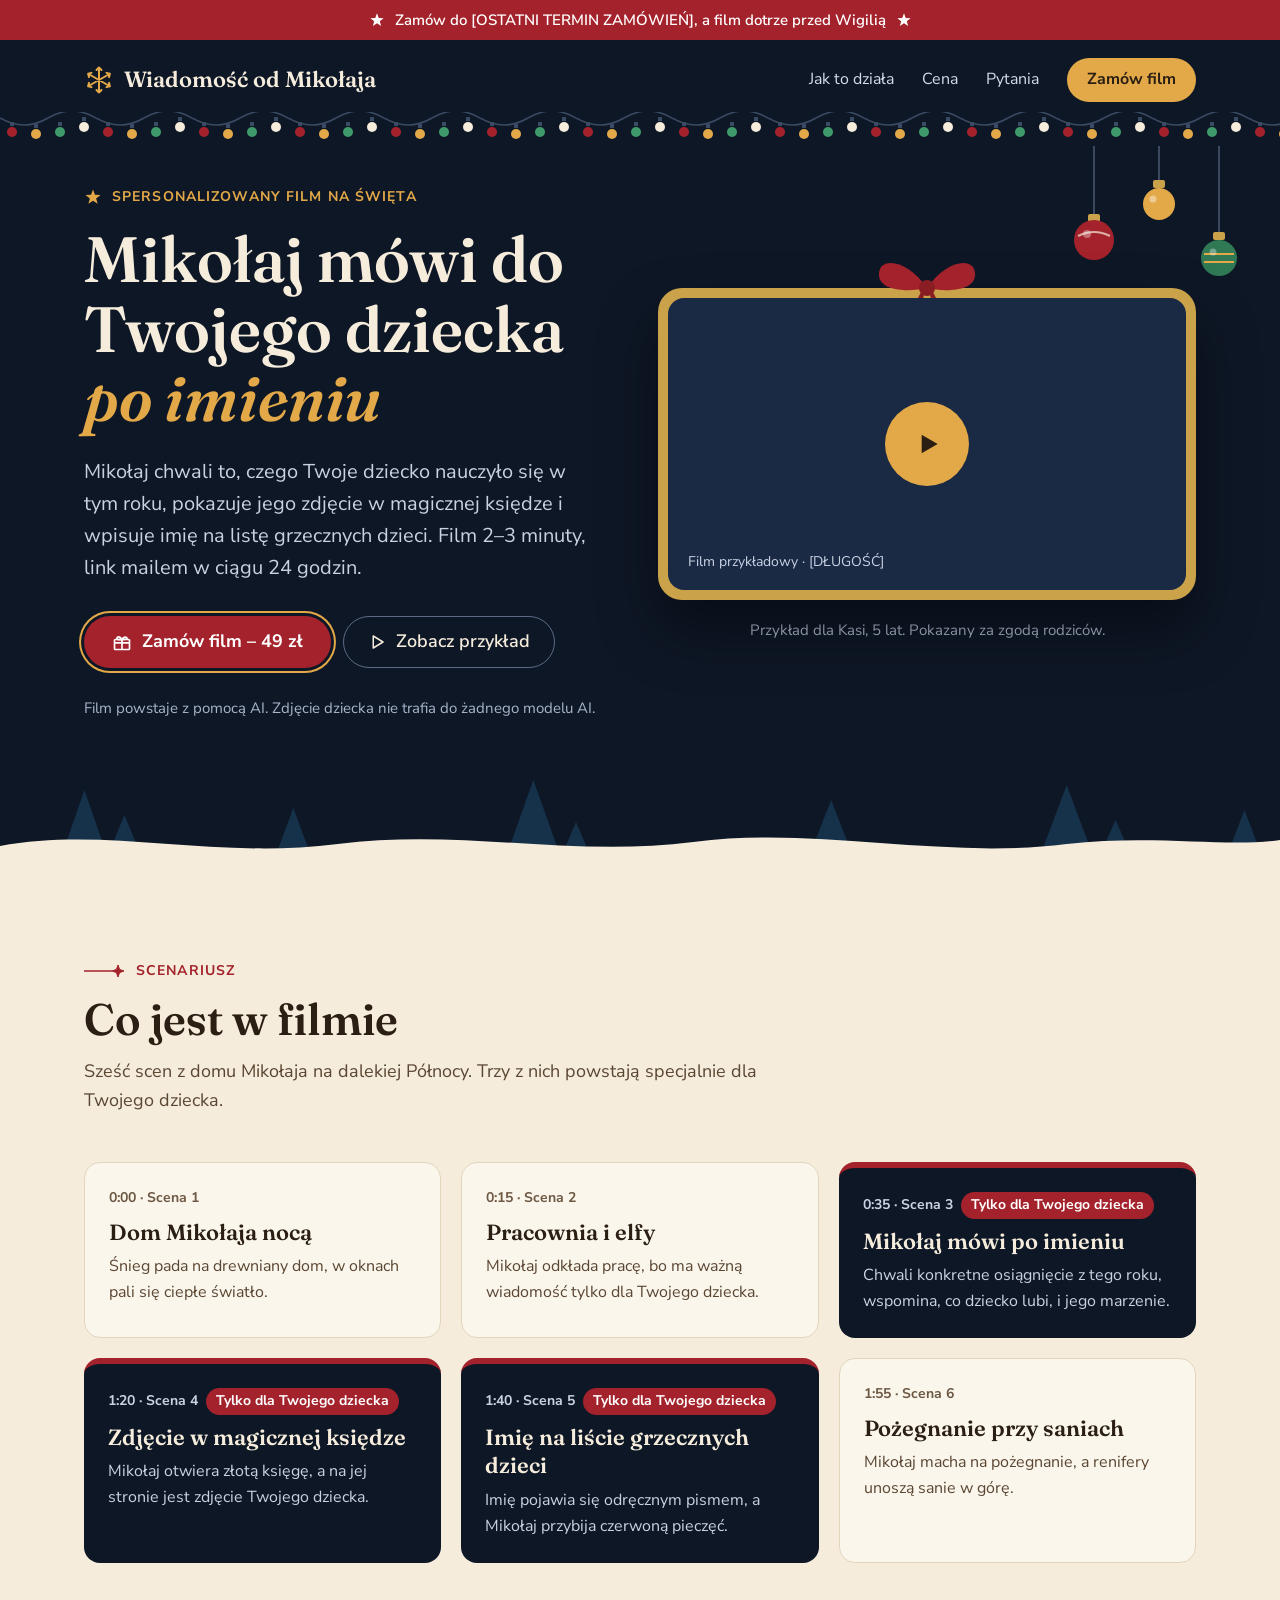
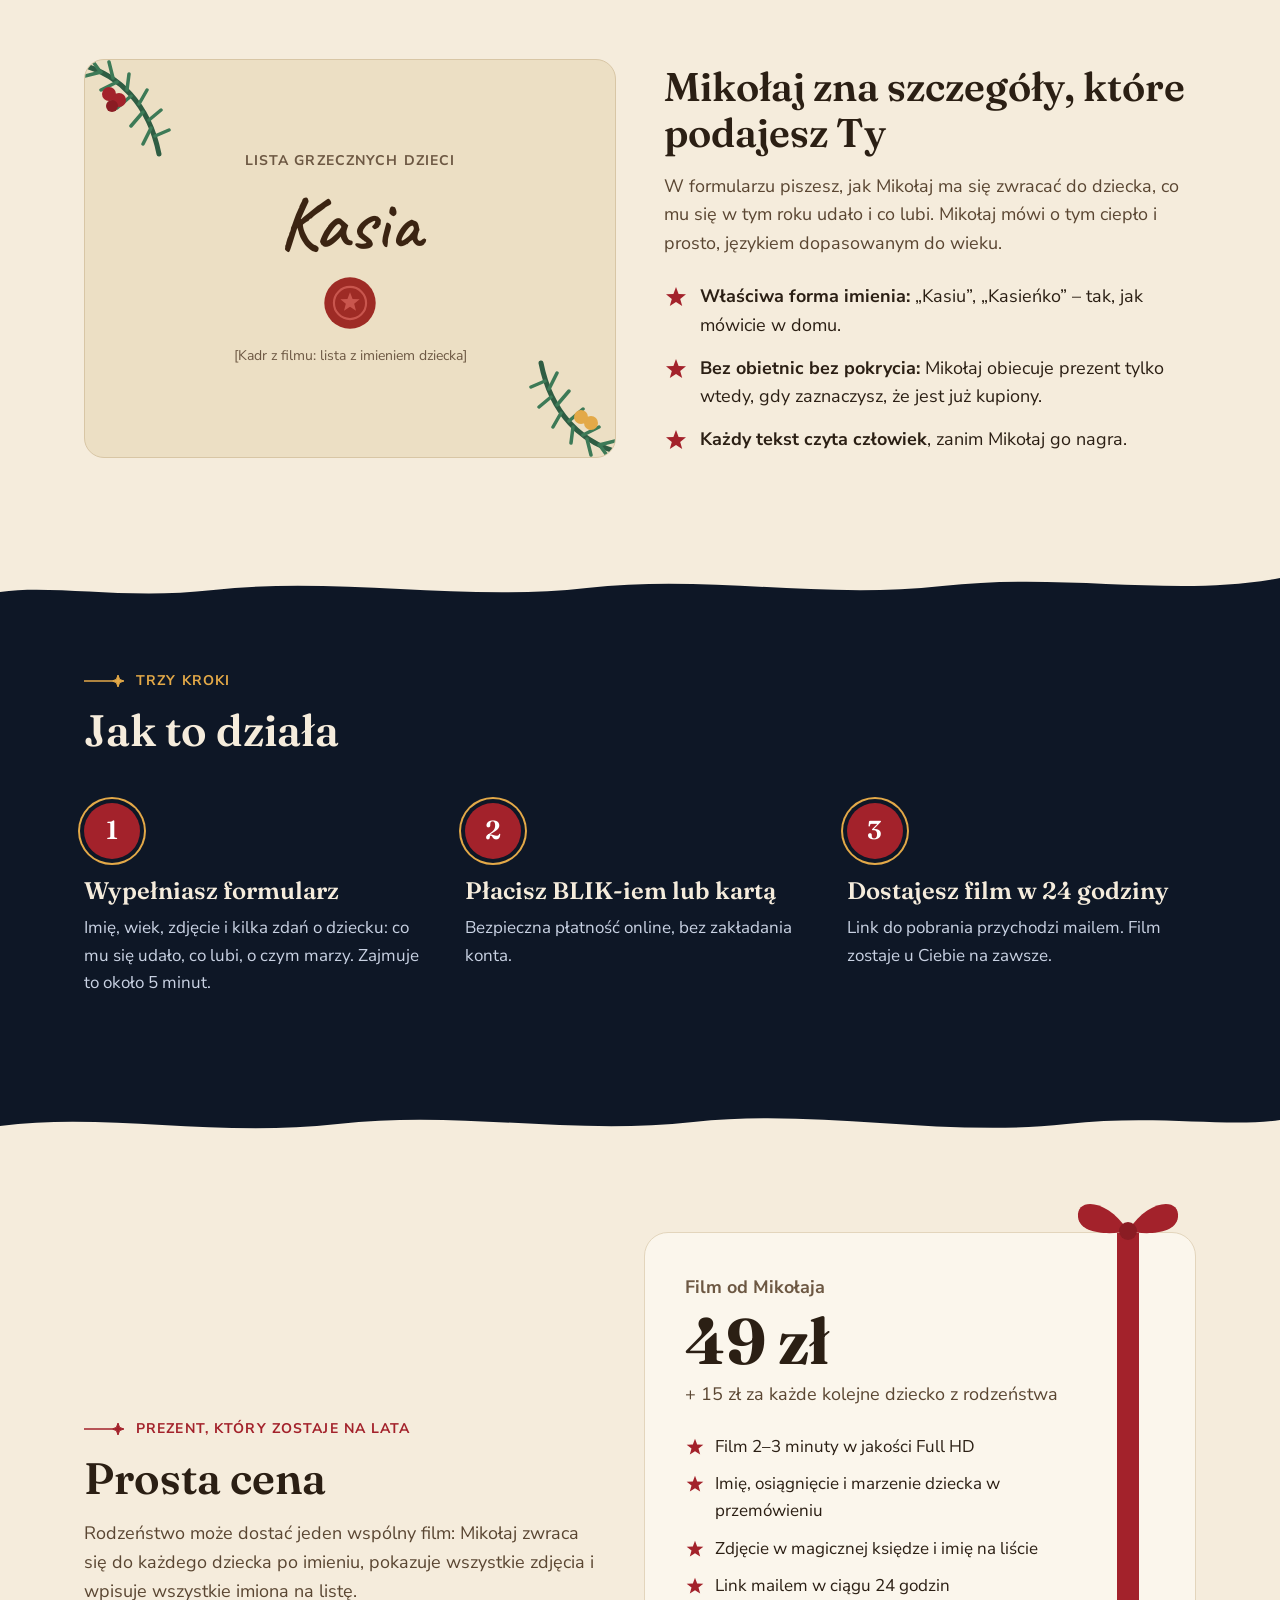
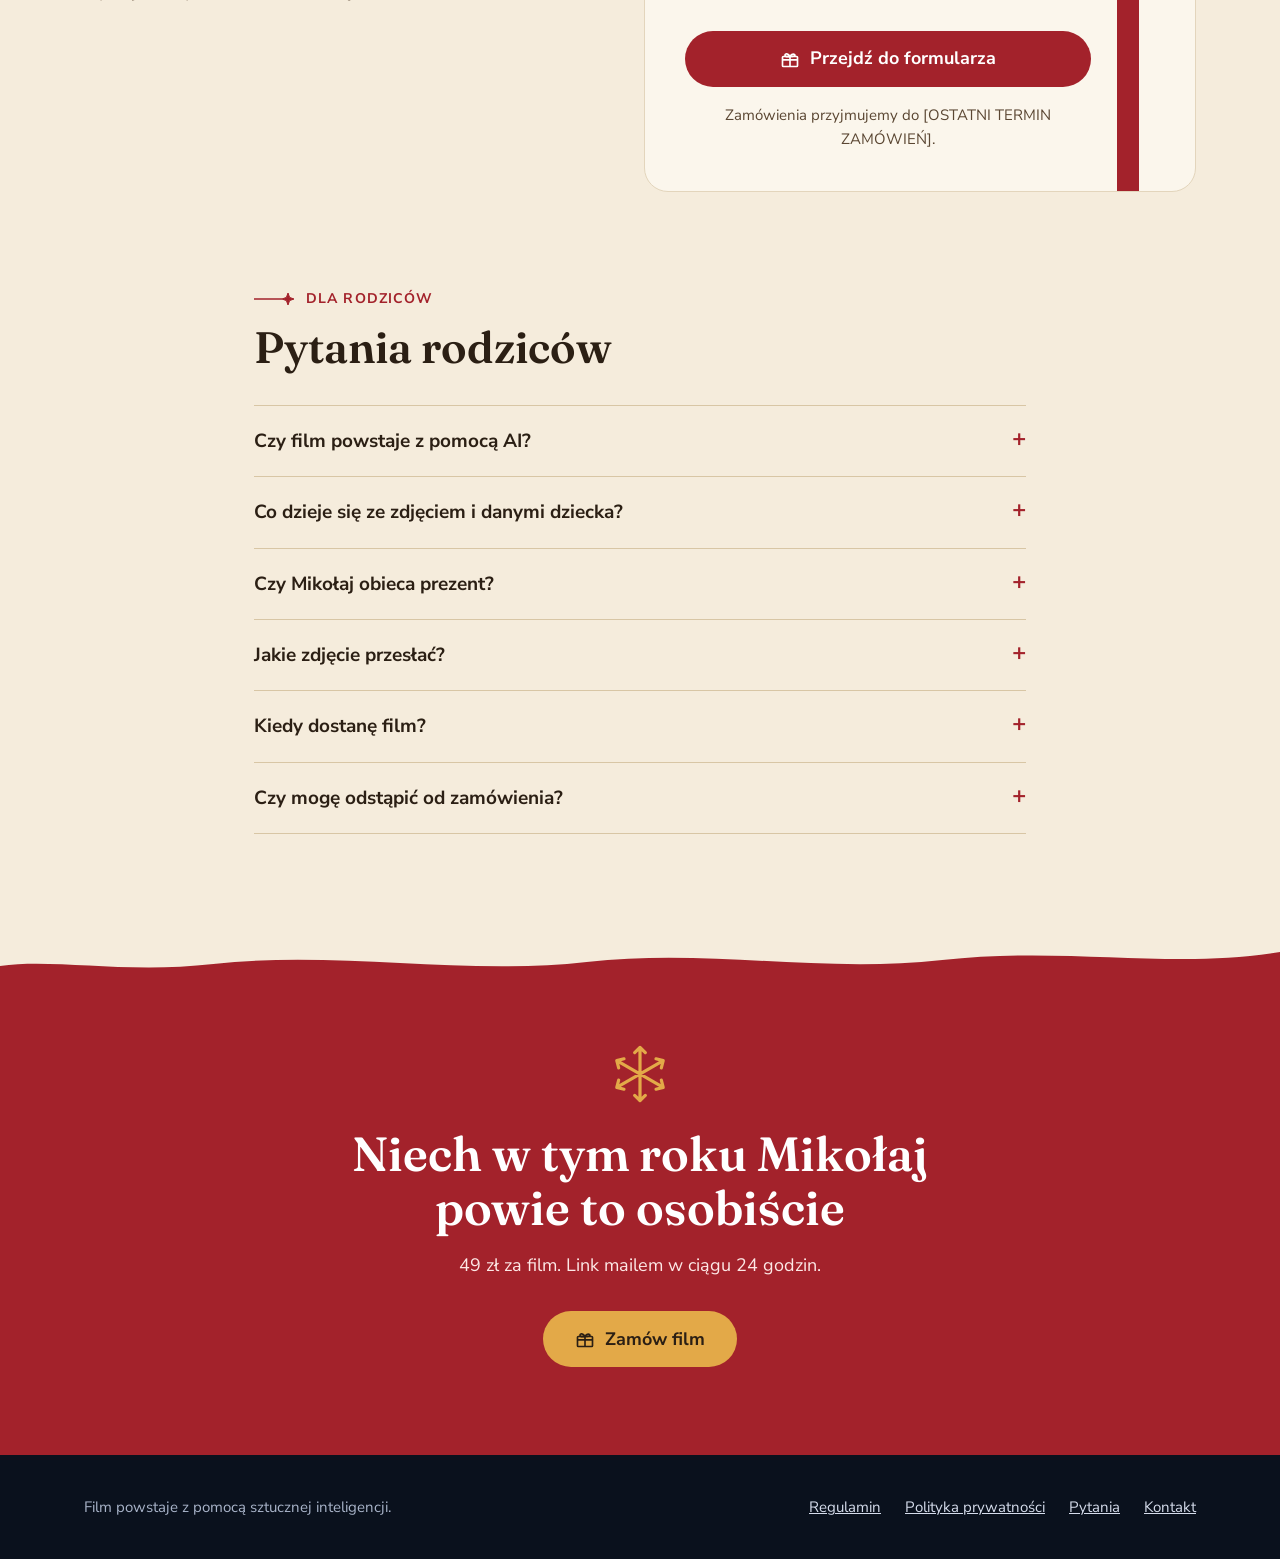
==== commit 49bcd403: "Dodaj strony 404, regulamin i pytania rodziców (FAQ z wyszukiwarką) Co-Authored-By: Claude Opus 5.5 " ====
--- a/strona/index.html
+++ b/strona/index.html
@@ -353,6 +353,7 @@
     <nav class="site-footer__links" aria-label="Informacje">
       <a href="regulamin.html">Regulamin</a>
       <a href="polityka-prywatnosci.html">Polityka prywatności</a>
+      <a href="faq.html">Pytania</a>
       <a href="mailto:[ADRES E-MAIL]">Kontakt</a>
     </nav>
   </div>
--- a/strona/css/style.css
+++ b/strona/css/style.css
@@ -537,3 +537,76 @@
   .panel, .box, .summary { padding: 22px; }
   .hero__baubles { width: 120px; height: 95px; right: 0; opacity: .7; }
 }
+
+/* --- strony informacyjne: 404, regulamin, pytania ------------------------------------------ */
+
+.subpage-hero__body { position: relative; max-width: 820px; margin: 0 auto; padding: 16px var(--gutter) 44px; }
+.subpage-hero__body--center { text-align: center; }
+.subpage-hero__title {
+  margin-bottom: 10px;
+  font-family: var(--serif); font-weight: 600; font-size: clamp(34px, 4.4vw, 52px); line-height: 1.1;
+}
+.subpage-hero__lead { max-width: 34em; color: var(--text-dark); font-size: 19px; }
+.subpage-hero__body--center .subpage-hero__lead { margin: 0 auto 28px; }
+.subpage-hero__actions { display: flex; flex-wrap: wrap; justify-content: center; gap: 12px; }
+.subpage-hero__meta { color: var(--text-dark); }
+
+.note-box { padding: 14px 18px; border-radius: 12px; background: #fbe9c4; color: #5c3b00; font-size: 15px; }
+.note-box--legal { margin-bottom: 28px; }
+
+.info-layout { display: flex; flex-wrap: wrap; align-items: flex-start; gap: 40px; padding-top: 36px; padding-bottom: 88px; }
+.info-side { flex: 1 1 240px; min-width: 0; max-width: 300px; }
+.info-main { flex: 999 1 560px; min-width: 0; max-width: 780px; }
+@media (min-width: 900px) { .info-side { position: sticky; top: 24px; } }
+
+.toc { padding: 20px; border: 1px solid var(--sand); border-radius: 16px; background: var(--paper); }
+.toc__title, .topics__title { margin-bottom: 10px; color: var(--ink-soft); font-size: 14px; font-weight: 700; letter-spacing: .06em; text-transform: uppercase; }
+.toc ol { padding-left: 22px; display: flex; flex-direction: column; gap: 6px; font-size: 15px; }
+.toc a { color: var(--ink); }
+.toc .btn { margin-top: 16px; font-size: 16px; min-height: 44px; }
+
+.summary-box { margin-bottom: 28px; padding: 20px 22px; border-radius: 16px; background: var(--navy); color: var(--cream); }
+.summary-box h2 { margin-bottom: 10px; font-family: var(--serif); font-weight: 600; font-size: 22px; }
+.summary-box ul { padding-left: 20px; display: flex; flex-direction: column; gap: 6px; color: var(--link-dark); font-size: 16px; }
+
+.legal-section { padding: 24px 0; border-top: 1px solid var(--sand-dark); scroll-margin-top: 16px; }
+.legal-section h2 { margin-bottom: 10px; font-family: var(--serif); font-weight: 600; font-size: 24px; line-height: 1.25; }
+.legal-section p + p { margin-top: 10px; }
+.legal-section .placeholder { color: var(--ink-soft); font-size: 15px; }
+
+.topics { display: flex; flex-direction: column; gap: 4px; }
+.topics a {
+  display: flex; justify-content: space-between; align-items: center; min-height: 44px; padding: 0 14px;
+  border-radius: 10px; color: var(--ink); font-weight: 600; text-decoration: none;
+}
+.topics a:hover { background: var(--paper); }
+.topics a span { color: var(--ink-soft); font-size: 14px; font-weight: 400; }
+
+.faq-search { display: flex; flex-direction: column; gap: 6px; max-width: 560px; margin: 0 auto; text-align: left; }
+.faq-search label { color: var(--link-dark); font-size: 14px; font-weight: 700; }
+.faq-search input { min-height: 52px; padding: 0 18px; border: none; border-radius: 999px; background: var(--paper-light); font: inherit; color: var(--ink); }
+.faq-group { scroll-margin-top: 16px; }
+.faq-group + .faq-group { margin-top: 36px; }
+.faq-group__title { margin-bottom: 8px; font-family: var(--serif); font-weight: 600; font-size: 26px; line-height: 1.25; }
+.faq-empty { padding: 20px; border-radius: 12px; background: var(--paper); color: var(--ink-muted); }
+
+.contact-box {
+  margin-top: 40px; padding: 26px; border-radius: 18px; background: var(--navy); color: var(--cream);
+  display: flex; flex-wrap: wrap; align-items: center; gap: 16px 28px;
+}
+.contact-box > div { flex: 1 1 320px; min-width: 0; }
+.contact-box h2 { margin-bottom: 6px; font-family: var(--serif); font-weight: 600; font-size: 24px; }
+.contact-box p { color: var(--text-dark); }
+.contact-box strong { color: var(--cream); user-select: all; }
+
+.err-art { margin-bottom: 12px; }
+.err-cards { display: flex; flex-wrap: wrap; gap: 24px; padding-top: 24px; padding-bottom: 88px; }
+.err-card { flex: 2 1 480px; min-width: 0; display: flex; flex-direction: column; gap: 12px; padding: 28px; border: 1px solid var(--sand); border-radius: 20px; background: var(--paper); }
+.err-card--side { flex: 1 1 280px; gap: 10px; }
+.err-card__kicker { color: var(--red); font-size: 14px; font-weight: 700; letter-spacing: .06em; text-transform: uppercase; }
+.err-card h2 { font-family: var(--serif); font-weight: 600; font-size: 28px; line-height: 1.2; }
+.err-card--side h2 { font-family: var(--sans); font-size: 18px; font-weight: 700; }
+.err-card__row { display: flex; flex-wrap: wrap; align-items: center; gap: 12px 20px; margin-top: 6px; }
+.err-card__row strong { user-select: all; }
+.err-card ul { list-style: none; padding: 0; display: flex; flex-direction: column; gap: 8px; }
+.err-card ul a { font-weight: 600; color: var(--red-dark); }
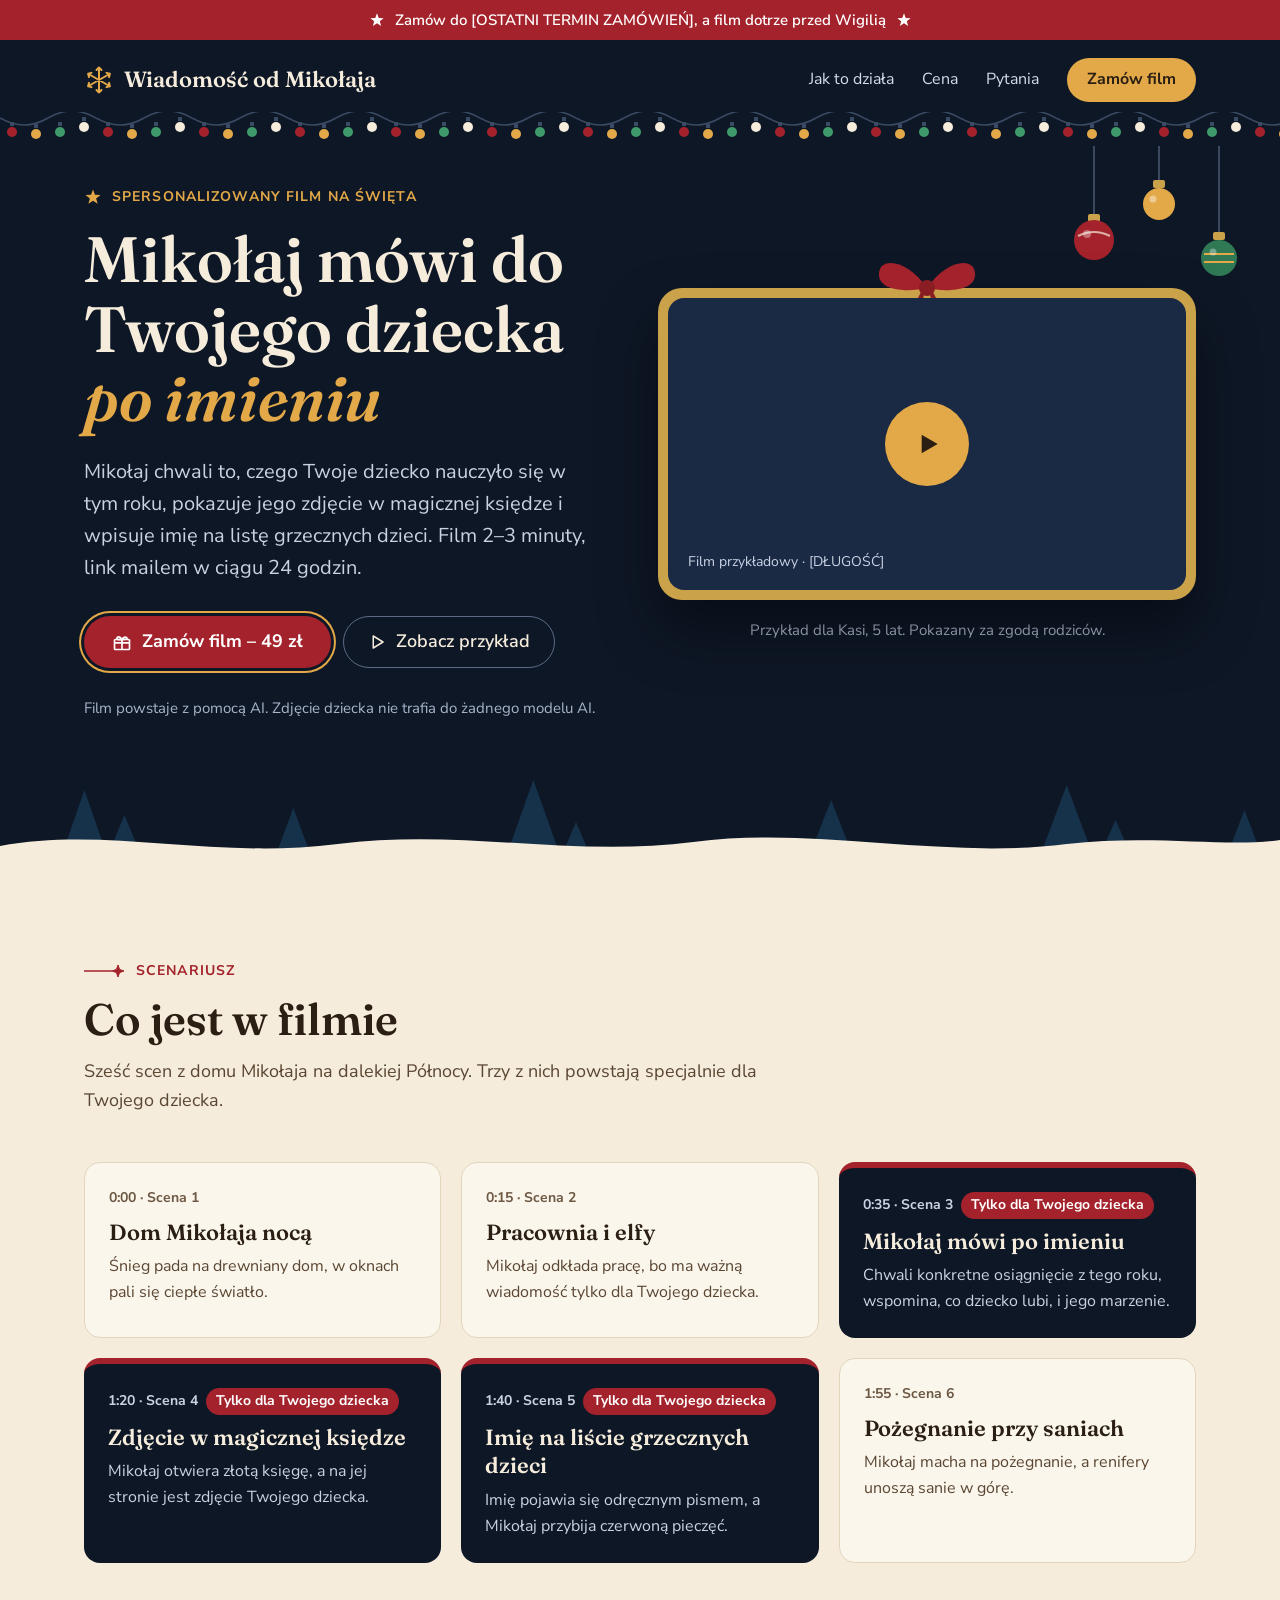
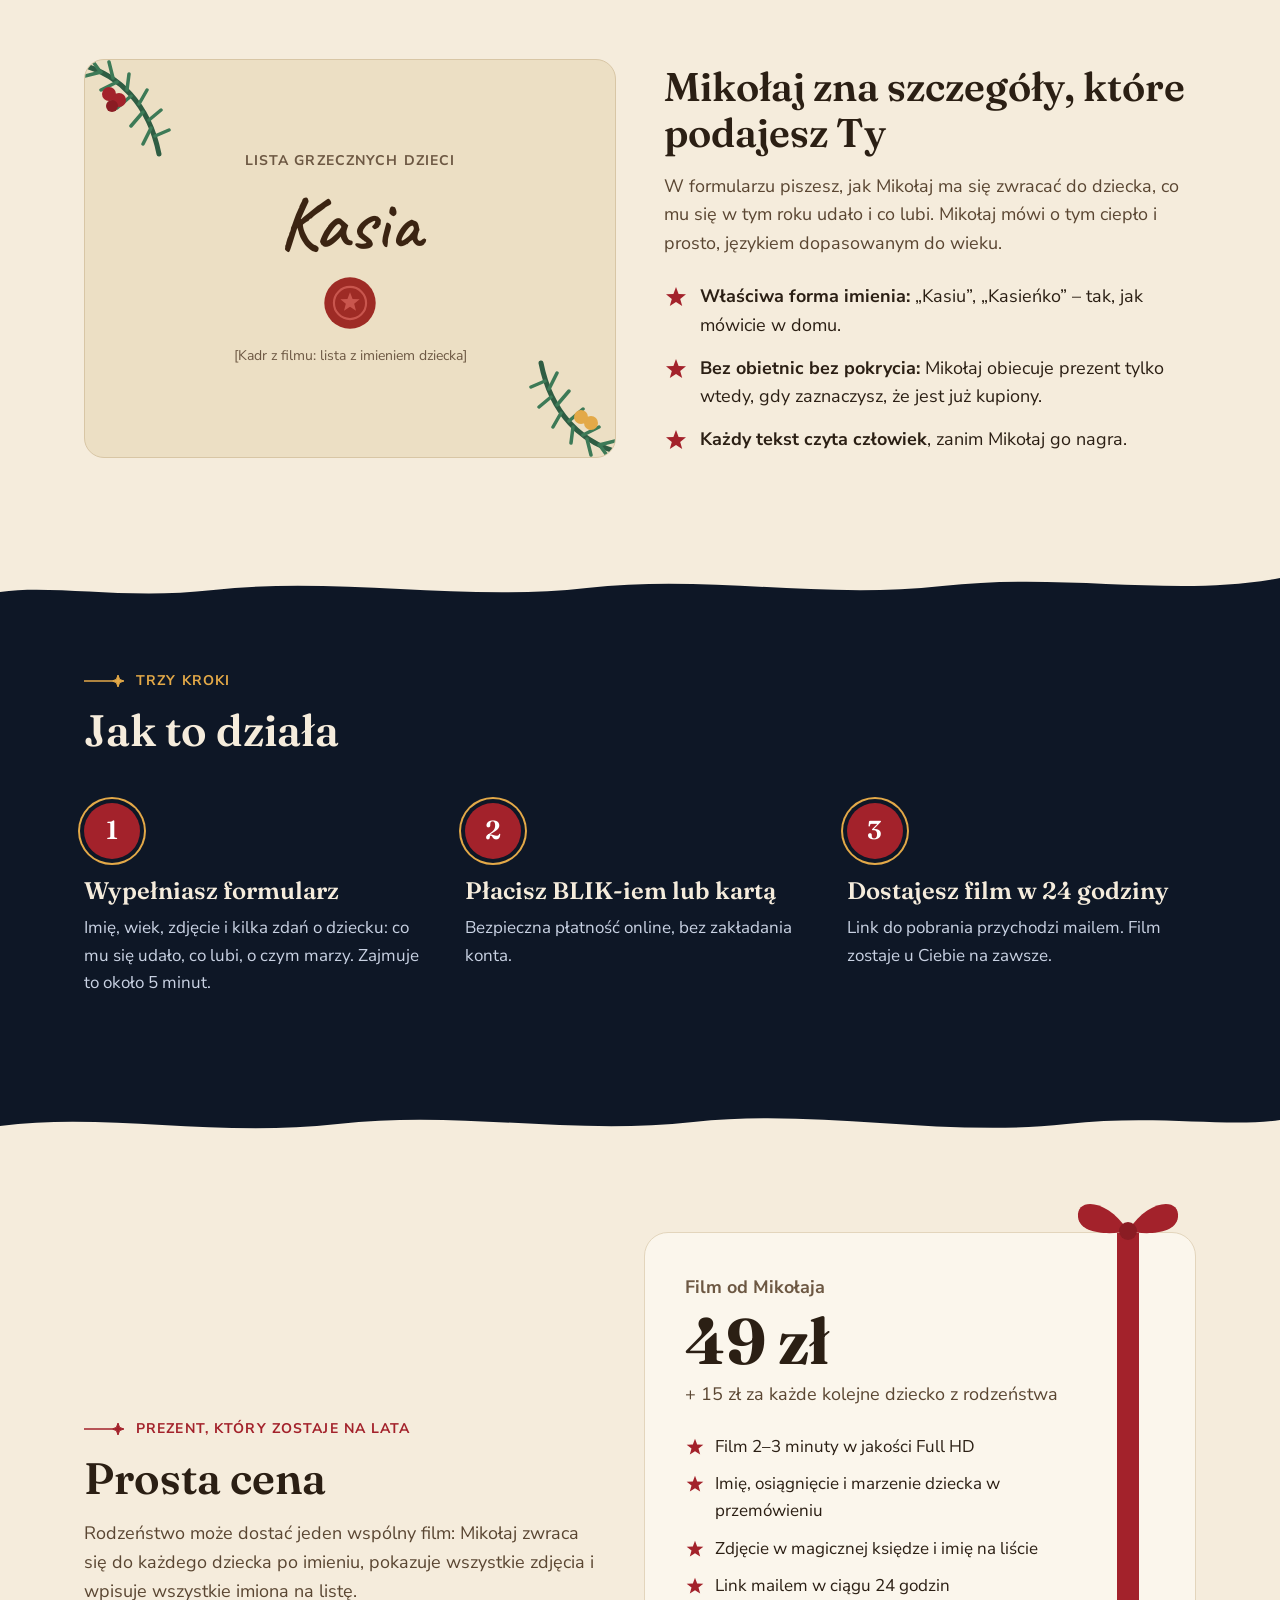
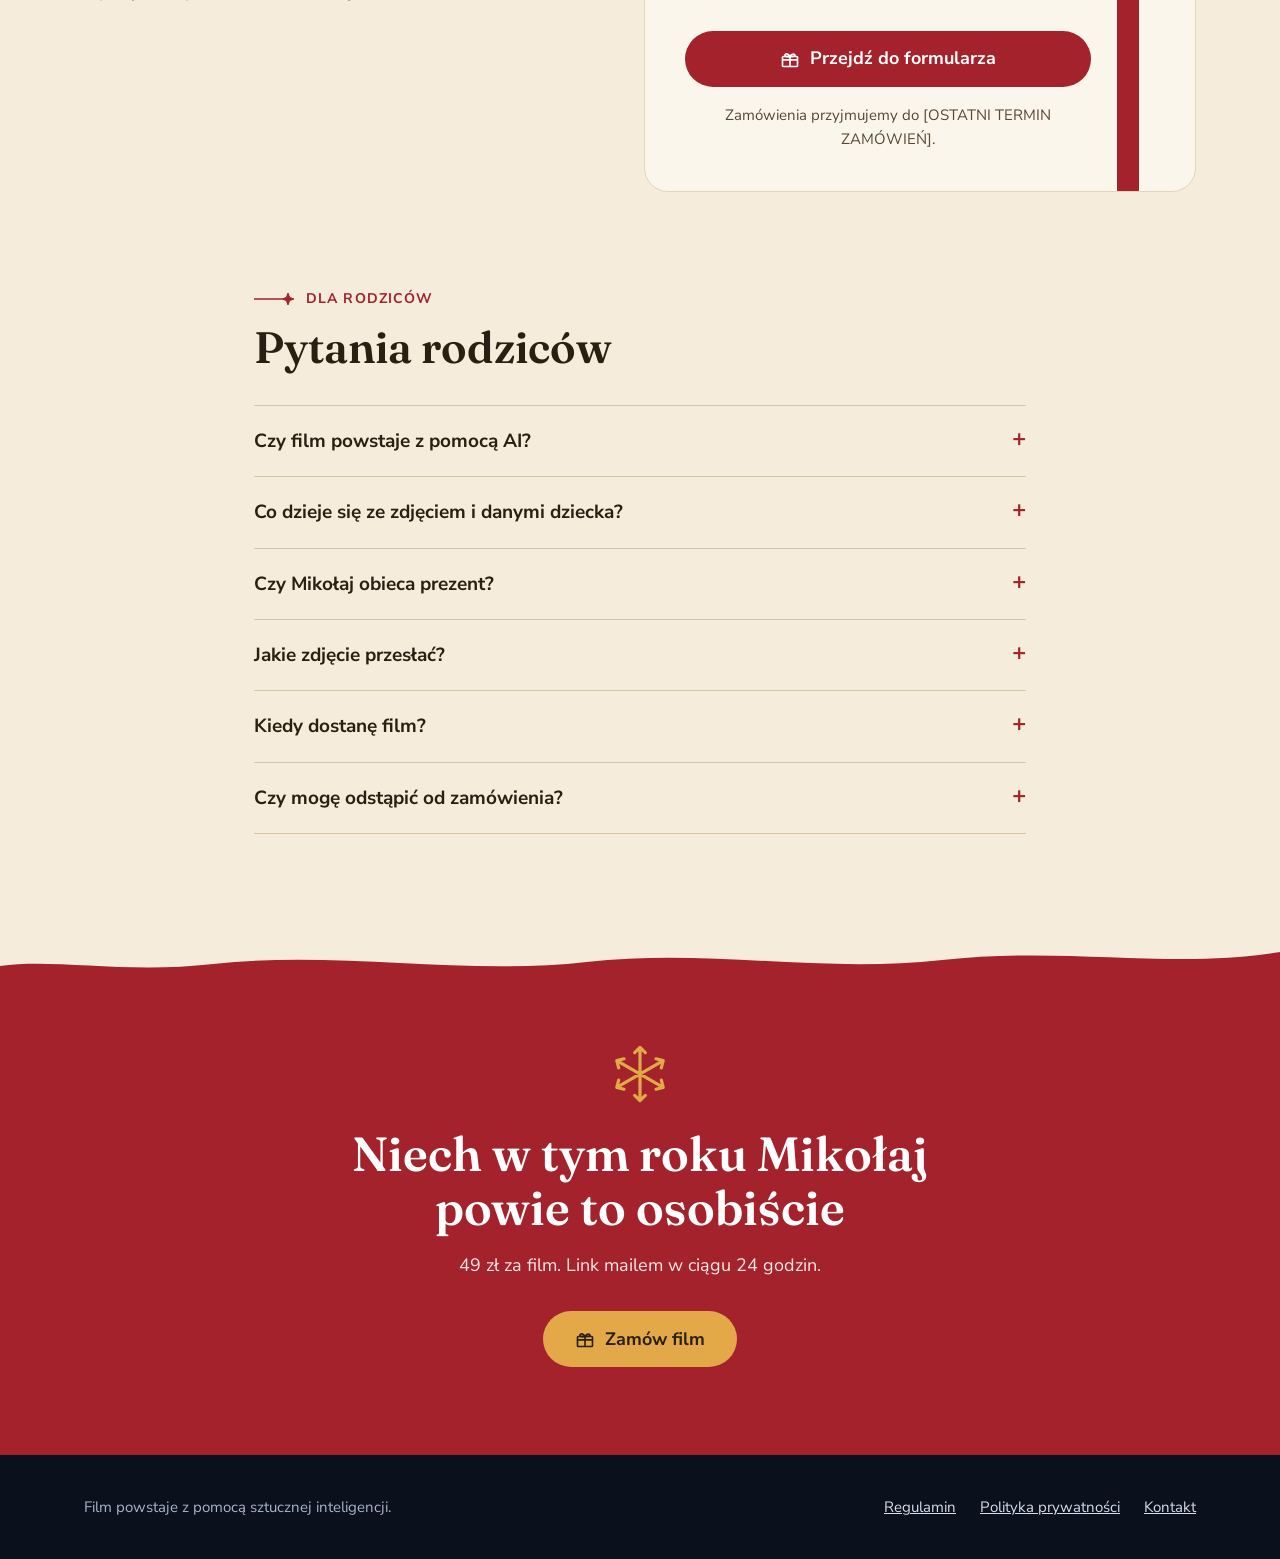
==== commit 3b5877ce: "Treat strona/ as design archive and align the form with Rails - Ignore /app/ as a separate Rails rep" ====
--- a/strona/index.html
+++ b/strona/index.html
@@ -312,7 +312,7 @@
       </details>
       <details>
         <summary>Jakie zdjęcie przesłać?<span class="faq__plus" aria-hidden="true">+</span></summary>
-        <p>Ostre zdjęcie w formacie JPG lub PNG, na którym dobrze widać twarz dziecka. Przy rodzeństwie prześlij zdjęcie każdego dziecka.</p>
+        <p>Ostre zdjęcie w formacie JPG, PNG lub WebP, na którym dobrze widać twarz dziecka. Przy rodzeństwie prześlij zdjęcie każdego dziecka.</p>
       </details>
       <details>
         <summary>Kiedy dostanę film?<span class="faq__plus" aria-hidden="true">+</span></summary>
@@ -353,7 +353,6 @@
     <nav class="site-footer__links" aria-label="Informacje">
       <a href="regulamin.html">Regulamin</a>
       <a href="polityka-prywatnosci.html">Polityka prywatności</a>
-      <a href="faq.html">Pytania</a>
       <a href="mailto:[ADRES E-MAIL]">Kontakt</a>
     </nav>
   </div>
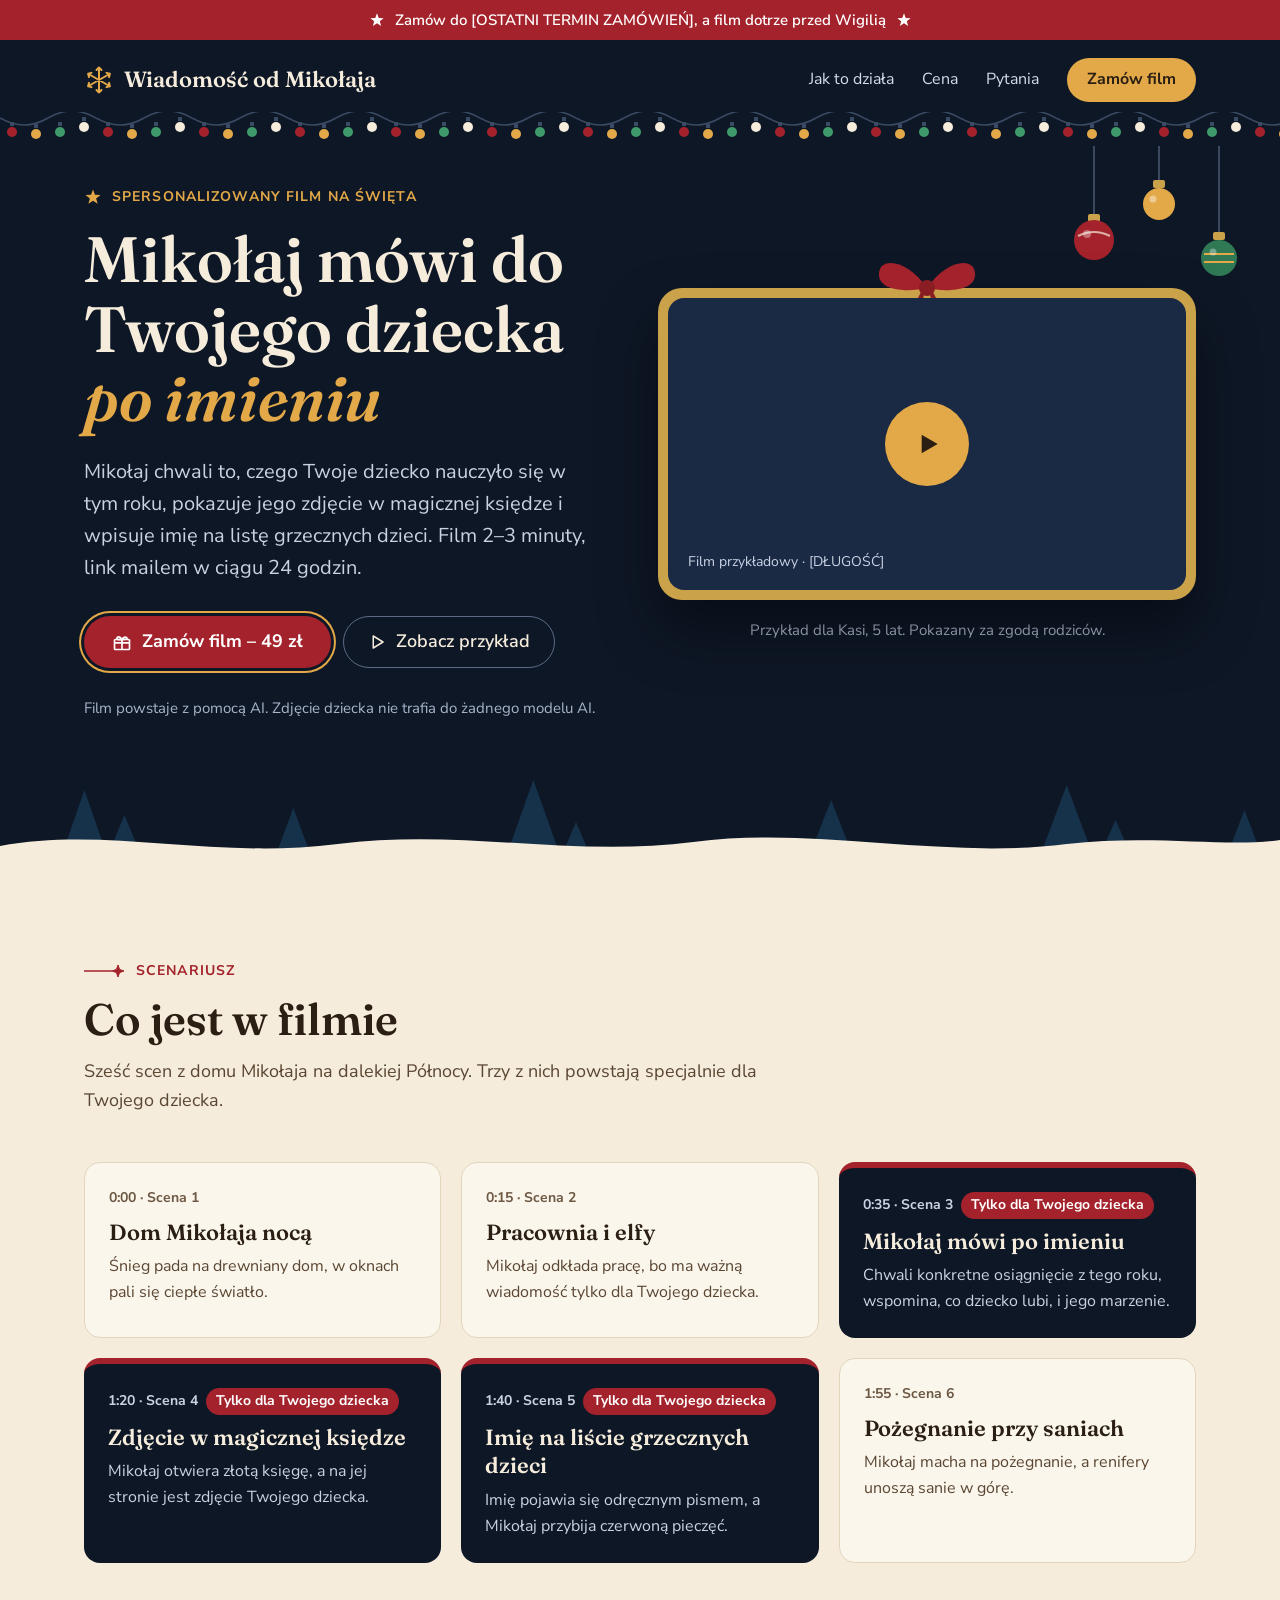
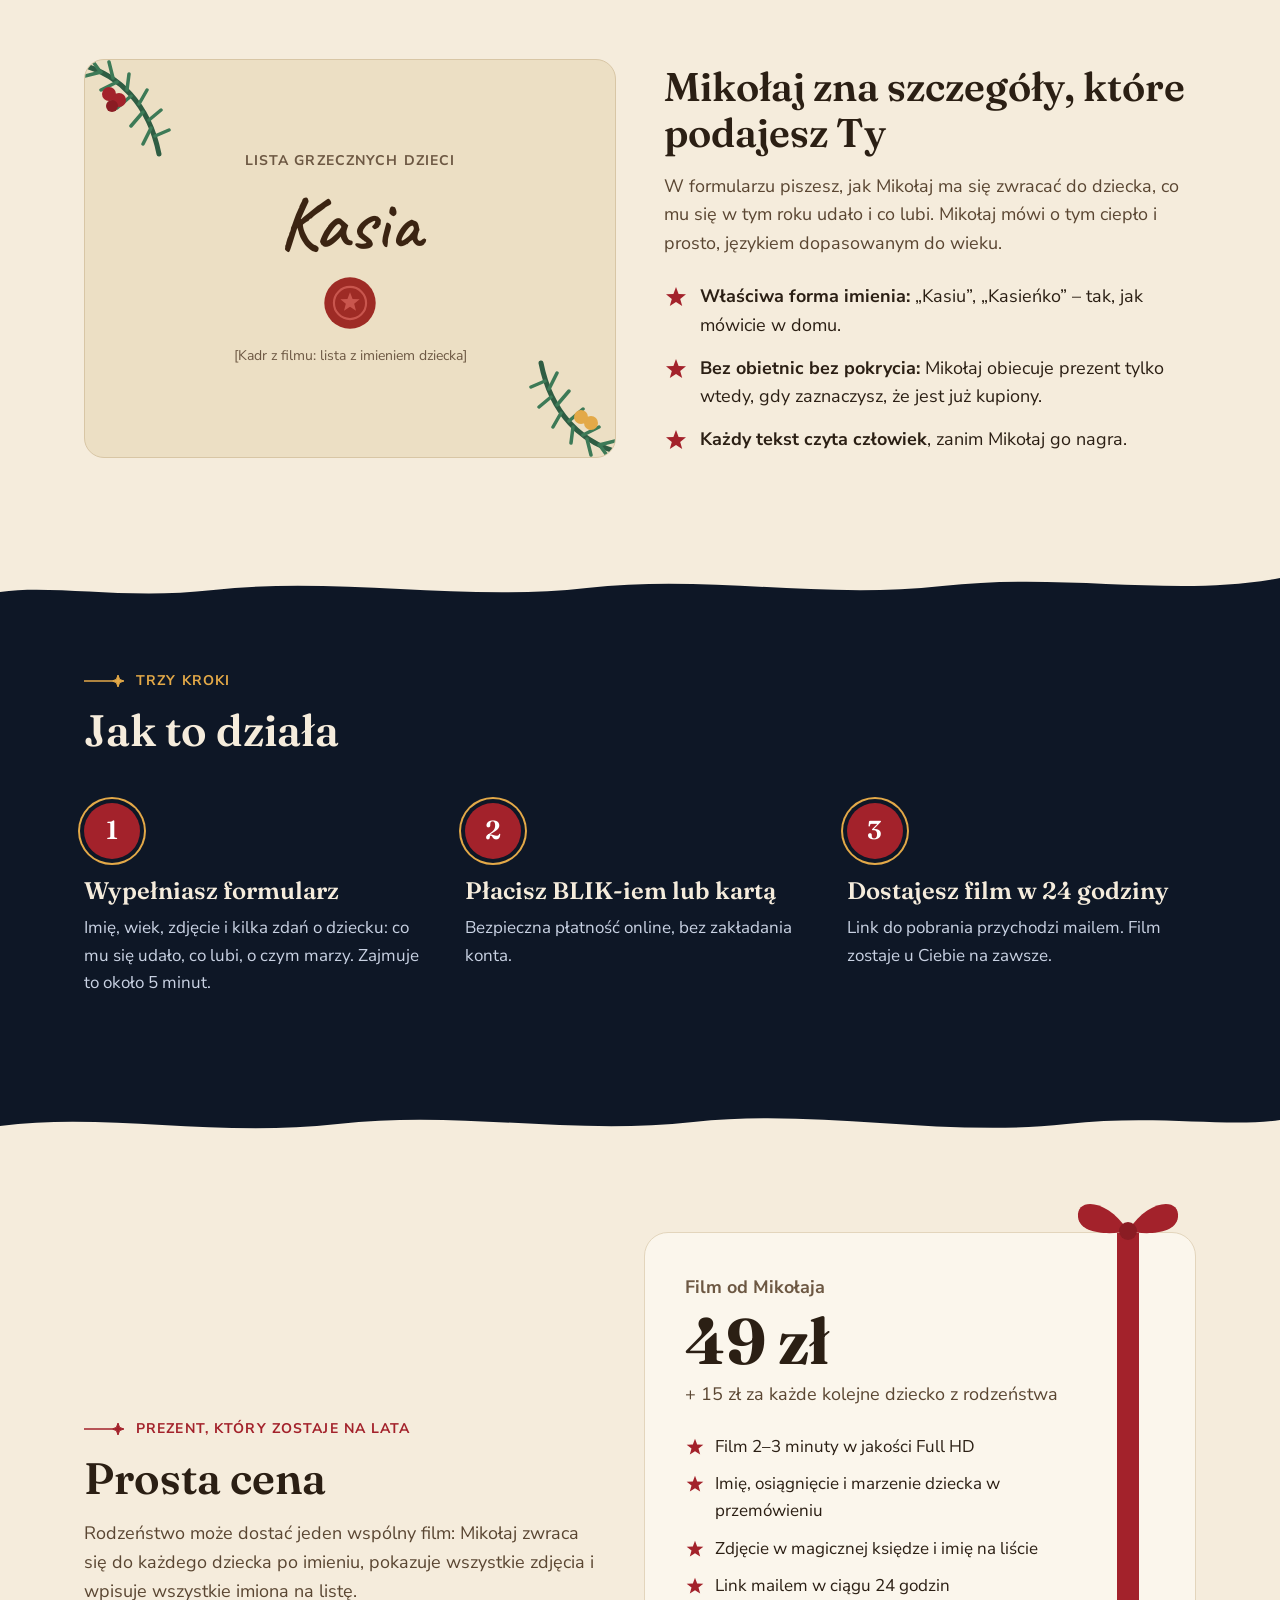
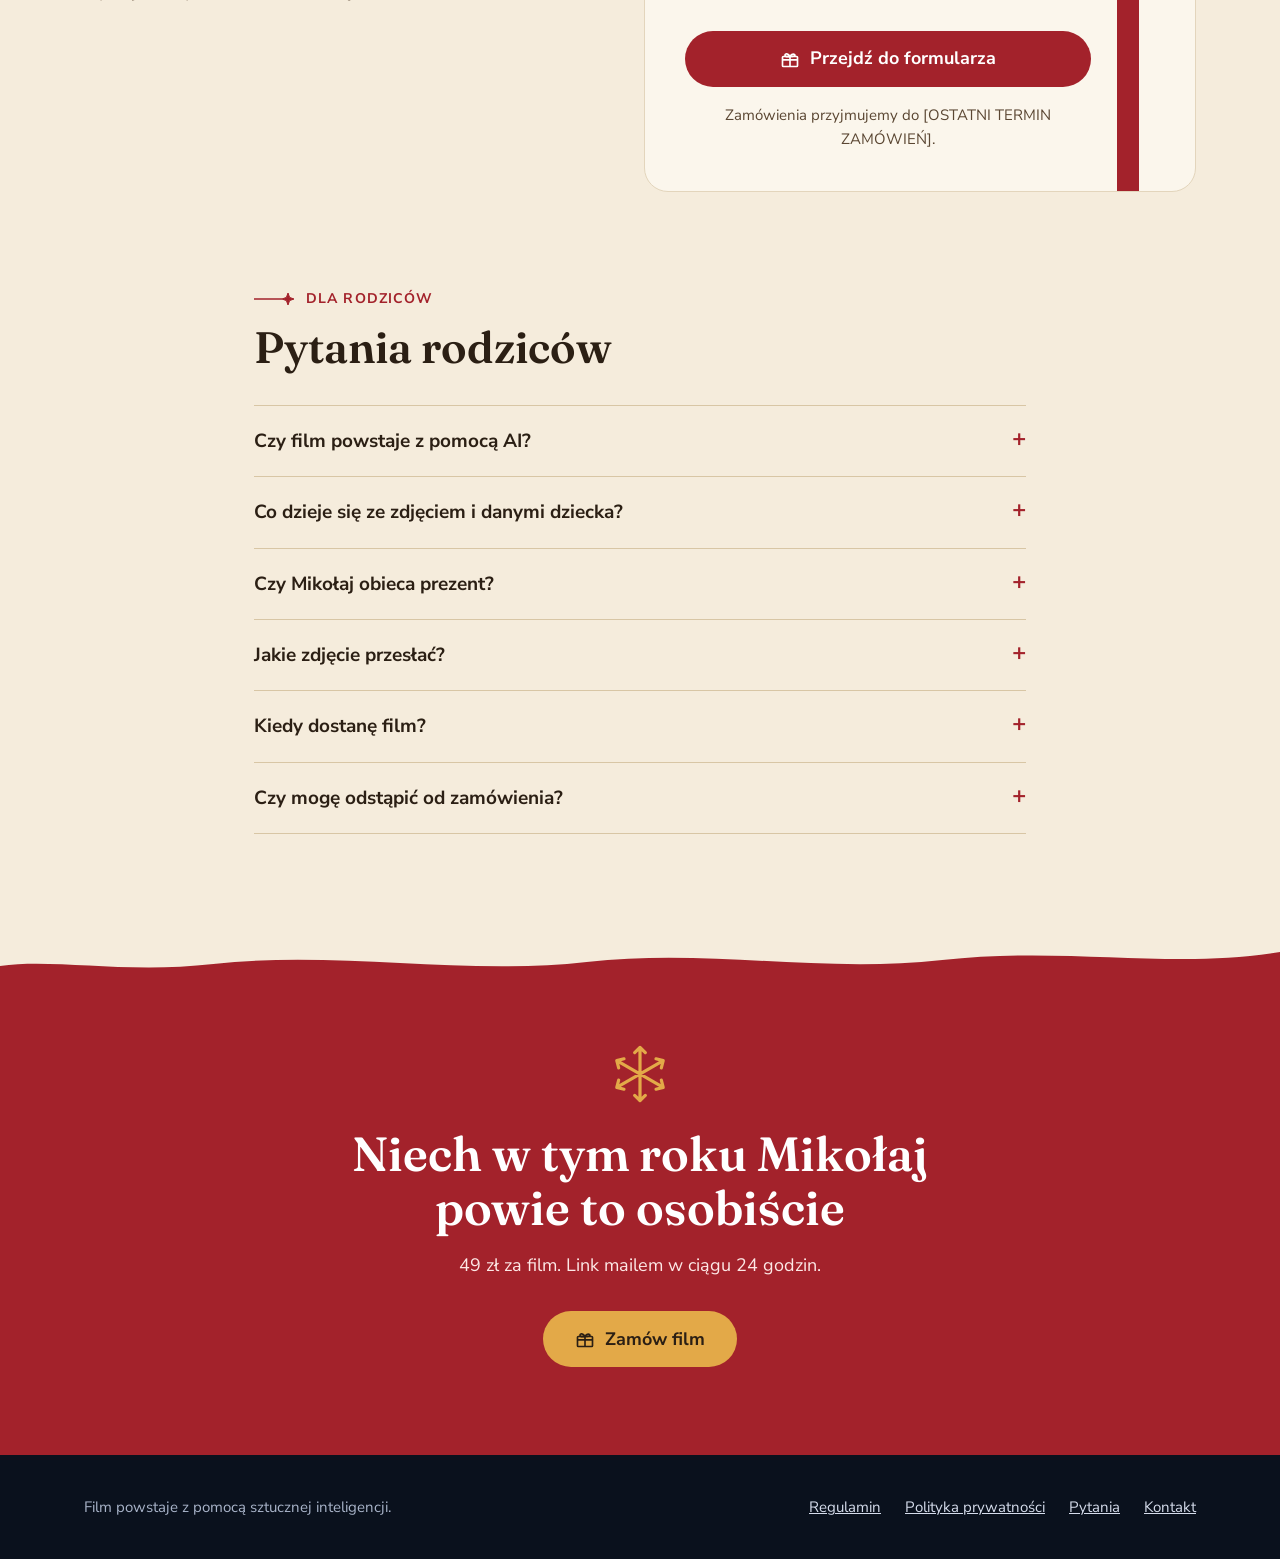
==== commit 00afcb23: "Merge remote-tracking branch 'origin/claude/mikolaj-film-mvp-r37v9c' into claude/mikolaj-film-mvp-r3" ====
--- a/strona/index.html
+++ b/strona/index.html
@@ -353,6 +353,7 @@
     <nav class="site-footer__links" aria-label="Informacje">
       <a href="regulamin.html">Regulamin</a>
       <a href="polityka-prywatnosci.html">Polityka prywatności</a>
+      <a href="faq.html">Pytania</a>
       <a href="mailto:[ADRES E-MAIL]">Kontakt</a>
     </nav>
   </div>
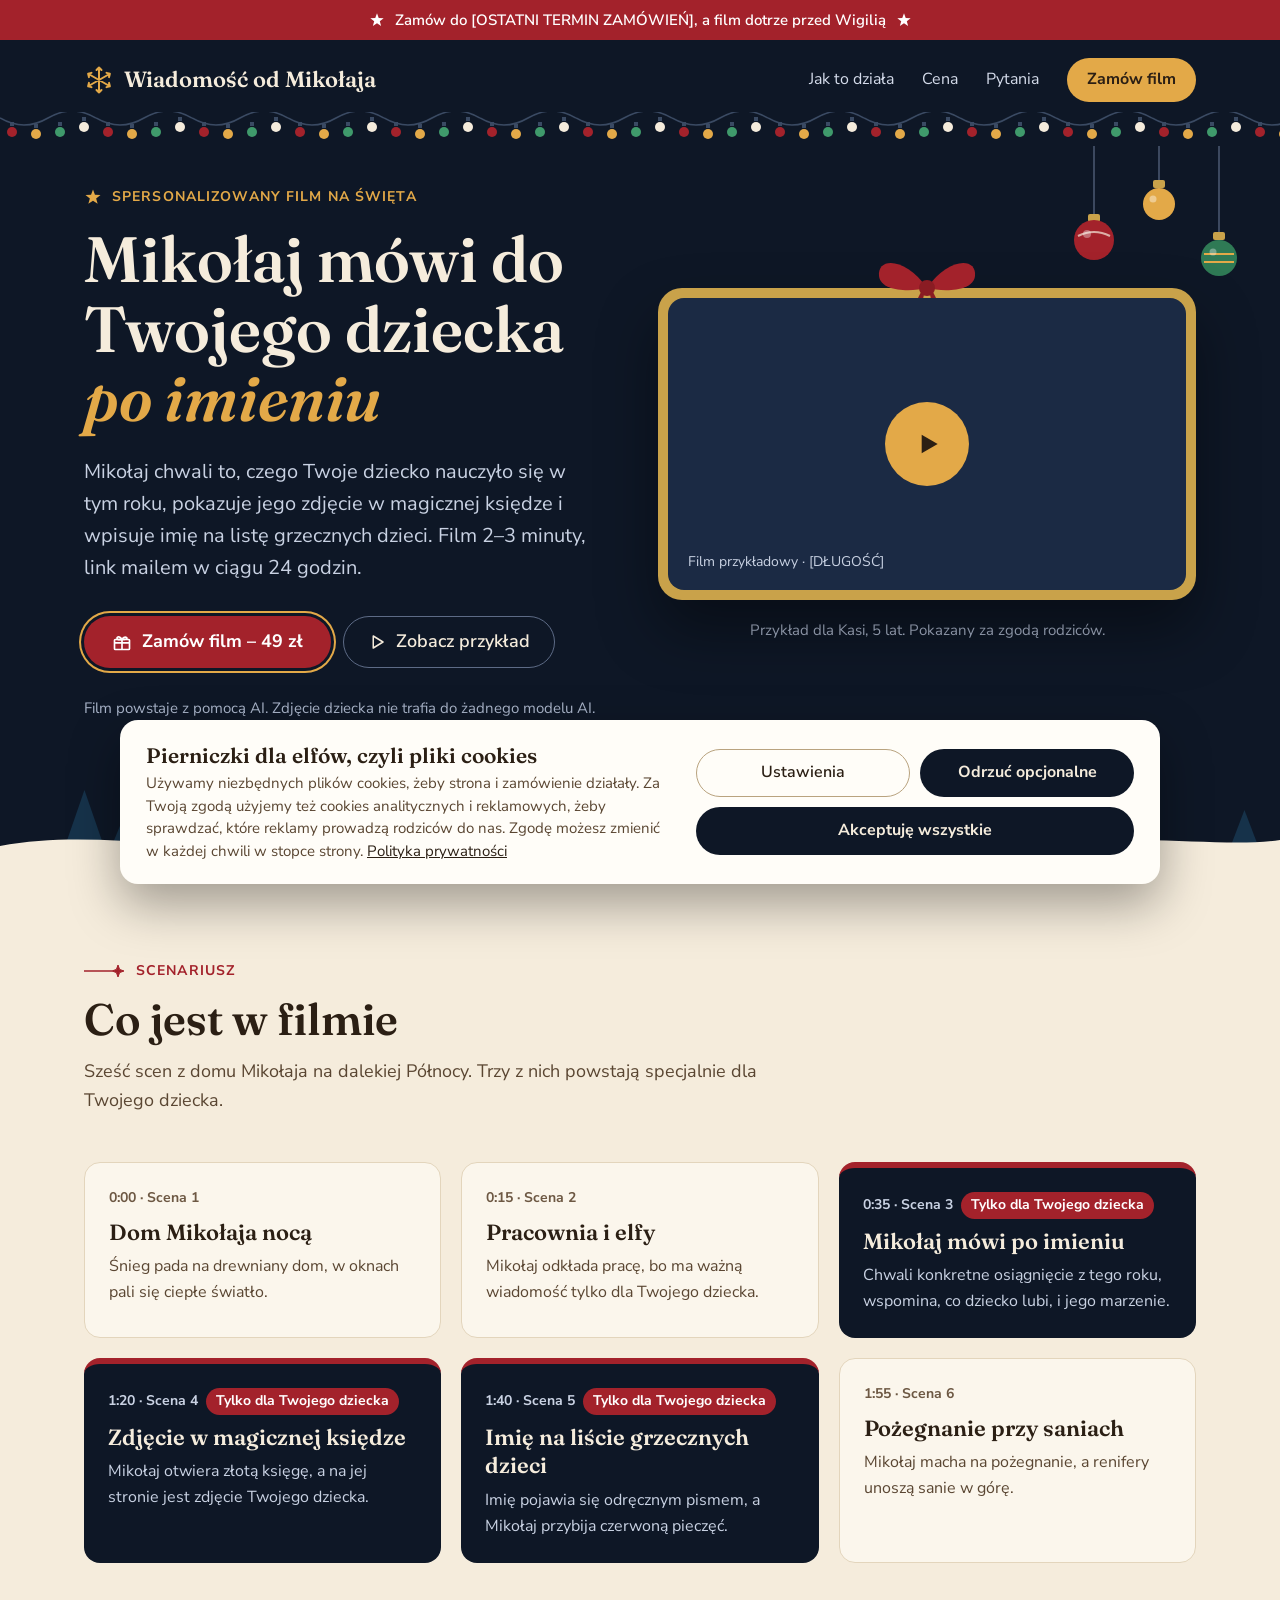
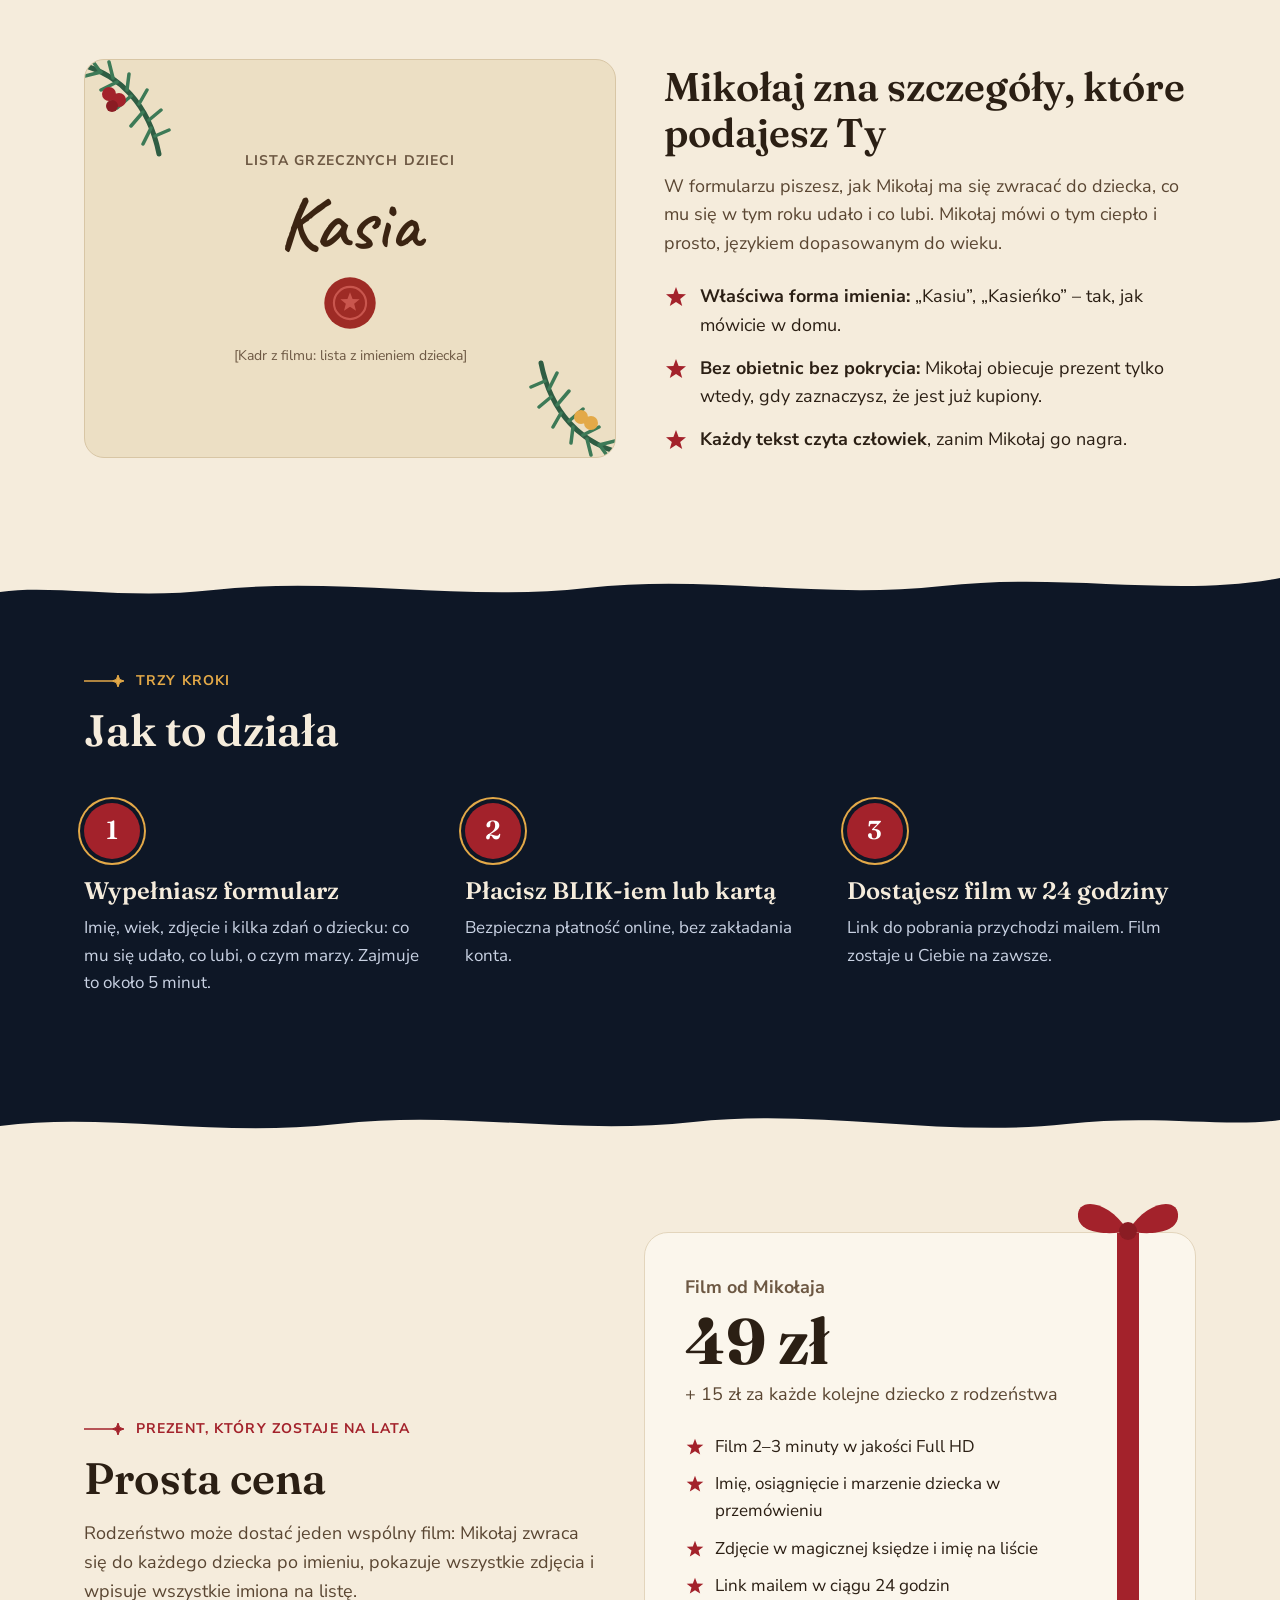
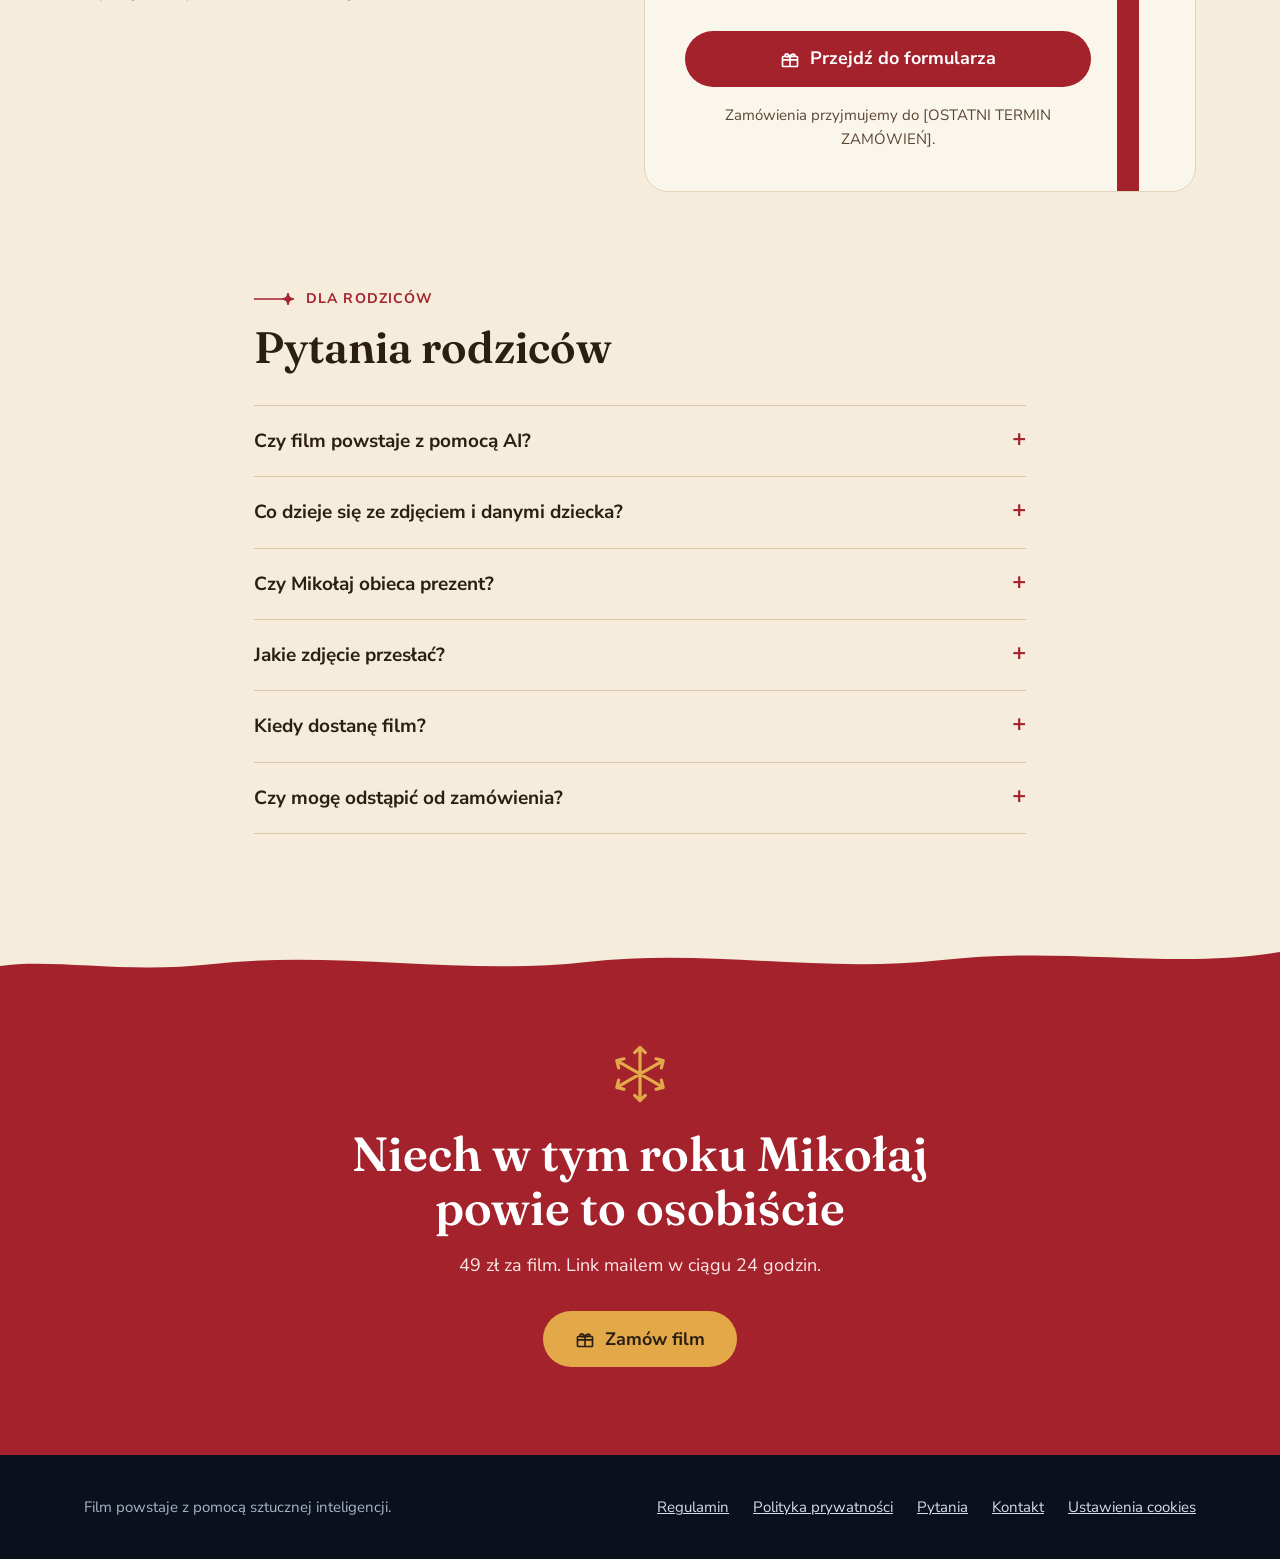
==== commit 0d734a3f: "Dodaj stronę kontaktową i baner zgody na cookies na wszystkich stronach Co-Authored-By: Claude Opus " ====
--- a/strona/index.html
+++ b/strona/index.html
@@ -15,6 +15,7 @@
 <link rel="preconnect" href="https://fonts.gstatic.com" crossorigin>
 <link rel="stylesheet" href="https://fonts.googleapis.com/css2?family=Fraunces:opsz,wght@9..144,500;9..144,600;9..144,700&family=Nunito+Sans:opsz,wght@6..12,400;6..12,600;6..12,700&family=Caveat:wght@600&display=swap">
 <link rel="stylesheet" href="css/style.css">
+<script src="js/cookies.js" defer></script>
 <script src="js/strona.js" defer></script>
 </head>
 <body>
@@ -312,7 +313,7 @@
       </details>
       <details>
         <summary>Jakie zdjęcie przesłać?<span class="faq__plus" aria-hidden="true">+</span></summary>
-        <p>Ostre zdjęcie w formacie JPG, PNG lub WebP, na którym dobrze widać twarz dziecka. Przy rodzeństwie prześlij zdjęcie każdego dziecka.</p>
+        <p>Ostre zdjęcie w formacie JPG lub PNG, na którym dobrze widać twarz dziecka. Przy rodzeństwie prześlij zdjęcie każdego dziecka.</p>
       </details>
       <details>
         <summary>Kiedy dostanę film?<span class="faq__plus" aria-hidden="true">+</span></summary>
@@ -354,7 +355,8 @@
       <a href="regulamin.html">Regulamin</a>
       <a href="polityka-prywatnosci.html">Polityka prywatności</a>
       <a href="faq.html">Pytania</a>
-      <a href="mailto:[ADRES E-MAIL]">Kontakt</a>
+      <a href="kontakt.html">Kontakt</a>
+      <button type="button" class="link-button" data-cookies-ustawienia>Ustawienia cookies</button>
     </nav>
   </div>
 </footer>
--- a/strona/css/style.css
+++ b/strona/css/style.css
@@ -610,3 +610,77 @@
 .err-card__row strong { user-select: all; }
 .err-card ul { list-style: none; padding: 0; display: flex; flex-direction: column; gap: 8px; }
 .err-card ul a { font-weight: 600; color: var(--red-dark); }
+
+/* --- baner zgody na cookies (js/cookies.js) --------------------------------------------- */
+
+.cookie-banner {
+  position: fixed; z-index: 50; left: 16px; right: 16px;
+  bottom: calc(16px + env(safe-area-inset-bottom, 0px));
+  max-width: 1040px; margin: 0 auto; padding: 22px 26px;
+  display: flex; flex-wrap: wrap; align-items: center; gap: 16px 32px;
+  border-radius: 18px; background: var(--paper-light); color: var(--ink);
+  box-shadow: 0 20px 50px rgba(0, 0, 0, .35); font-size: 15px; line-height: 1.5;
+}
+.cookie-banner__text { flex: 1 1 420px; min-width: 0; }
+.cookie-banner__text h2, .cookie-dialog h2 { margin-bottom: 4px; font-family: var(--serif); font-weight: 600; font-size: 21px; line-height: 1.25; }
+.cookie-banner__text p { color: var(--ink-muted); }
+.cookie-banner__actions, .cookie-dialog__actions { flex: 1 1 340px; display: flex; flex-wrap: wrap; gap: 10px; justify-content: flex-end; }
+.cookie-btn { flex: 1 1 140px; min-height: 48px; padding: 0 18px; font-size: 16px; }
+.cookie-btn--dark { background: var(--navy); color: var(--cream); }
+.cookie-btn--dark:hover { background: #1b2a44; color: #fff; }
+
+.cookie-lock, .cookie-lock body { overflow: hidden; }
+.cookie-dialog {
+  position: fixed; inset: 0; z-index: 60; padding: 16px;
+  display: flex; align-items: center; justify-content: center; background: rgba(14, 23, 38, .55);
+}
+.cookie-dialog__box {
+  width: 100%; max-width: 640px; max-height: calc(100vh - 32px); overflow-y: auto;
+  padding: 26px; border-radius: 20px; background: var(--paper-light); color: var(--ink);
+  box-shadow: 0 20px 50px rgba(0, 0, 0, .35); display: flex; flex-direction: column; gap: 14px; font-size: 16px;
+}
+.cookie-dialog__head { display: flex; justify-content: space-between; align-items: flex-start; gap: 16px; }
+.cookie-dialog h2 { font-size: 26px; }
+.cookie-close { flex: none; width: 44px; height: 44px; border: none; border-radius: 50%; background: var(--beige); font-size: 24px; line-height: 1; cursor: pointer; }
+.cookie-row { display: flex; justify-content: space-between; align-items: flex-start; gap: 16px; padding-top: 14px; border-top: 1px solid #efe7d8; }
+.cookie-row__title { font-weight: 700; }
+.cookie-row__text { color: var(--ink-muted); font-size: 15px; }
+.cookie-row__tools { margin-top: 4px; color: var(--ink-soft); font-size: 13px; }
+.cookie-tag { flex: none; padding: 4px 12px; border-radius: 999px; background: #dcefe3; color: #1f5c43; font-size: 13px; font-weight: 700; }
+.cookie-switch { flex: none; width: 52px; height: 30px; padding: 3px; border: none; border-radius: 999px; background: #b9ad98; display: flex; justify-content: flex-start; cursor: pointer; }
+.cookie-switch span { width: 24px; height: 24px; border-radius: 50%; background: #fff; }
+.cookie-switch[aria-checked="true"] { background: var(--green); justify-content: flex-end; }
+.cookie-dialog__actions { flex: none; padding-top: 14px; border-top: 1px solid #efe7d8; }
+
+.link-button { padding: 0; border: none; background: none; color: var(--link-dark); font: inherit; text-decoration: underline; cursor: pointer; }
+.link-button:hover { color: #fff; }
+
+/* --- kontakt -------------------------------------------------------------------------------- */
+
+.contact-layout { display: flex; flex-wrap: wrap; align-items: flex-start; gap: 28px; padding-top: 32px; padding-bottom: 88px; }
+.quick-links { flex: 1 1 100%; min-width: 0; }
+.quick-links h2 { margin-bottom: 12px; font-size: 18px; font-weight: 700; }
+.quick-links ul { list-style: none; padding: 0; display: flex; flex-wrap: wrap; gap: 12px; }
+.quick-links li { flex: 1 1 240px; min-width: 0; }
+.quick-links a {
+  display: flex; flex-direction: column; gap: 2px; height: 100%; padding: 16px 18px;
+  border: 1px solid var(--sand); border-radius: 14px; background: var(--paper); color: var(--ink); text-decoration: none;
+}
+.quick-links a:hover { border-color: var(--red); }
+.quick-links span { color: var(--ink-muted); font-size: 15px; }
+.contact-form { flex: 2 1 560px; }
+.contact-side { flex: 1 1 300px; min-width: 0; display: flex; flex-direction: column; gap: 20px; }
+.contact-side .summary { flex: none; }
+.contact-side .summary__details { margin: 20px 0 0; padding-top: 16px; border-top: 1px solid var(--line-dark); font-size: 15px; }
+.contact-email { margin-bottom: 16px; font-size: 19px; font-weight: 700; overflow-wrap: anywhere; user-select: all; }
+.contact-side .box { padding: 22px; }
+.contact-side .box h2 { margin-bottom: 8px; font-size: 18px; font-weight: 700; }
+.contact-side .box ol { padding-left: 20px; display: flex; flex-direction: column; gap: 6px; color: var(--ink-muted); font-size: 15px; }
+.contact-side .box p { color: var(--ink-muted); font-size: 15px; }
+.contact-note { padding: 12px 14px; border-radius: 10px; background: var(--beige); color: var(--ink-muted); font-size: 14px; }
+.contact-success {
+  display: flex; flex-wrap: wrap; gap: 16px; align-items: center; padding: 22px 24px;
+  border-radius: 16px; background: #e8f4ec; color: #1f4a36;
+}
+.contact-success h2 { font-size: 20px; font-weight: 700; }
+.contact-success:focus { outline: none; }
